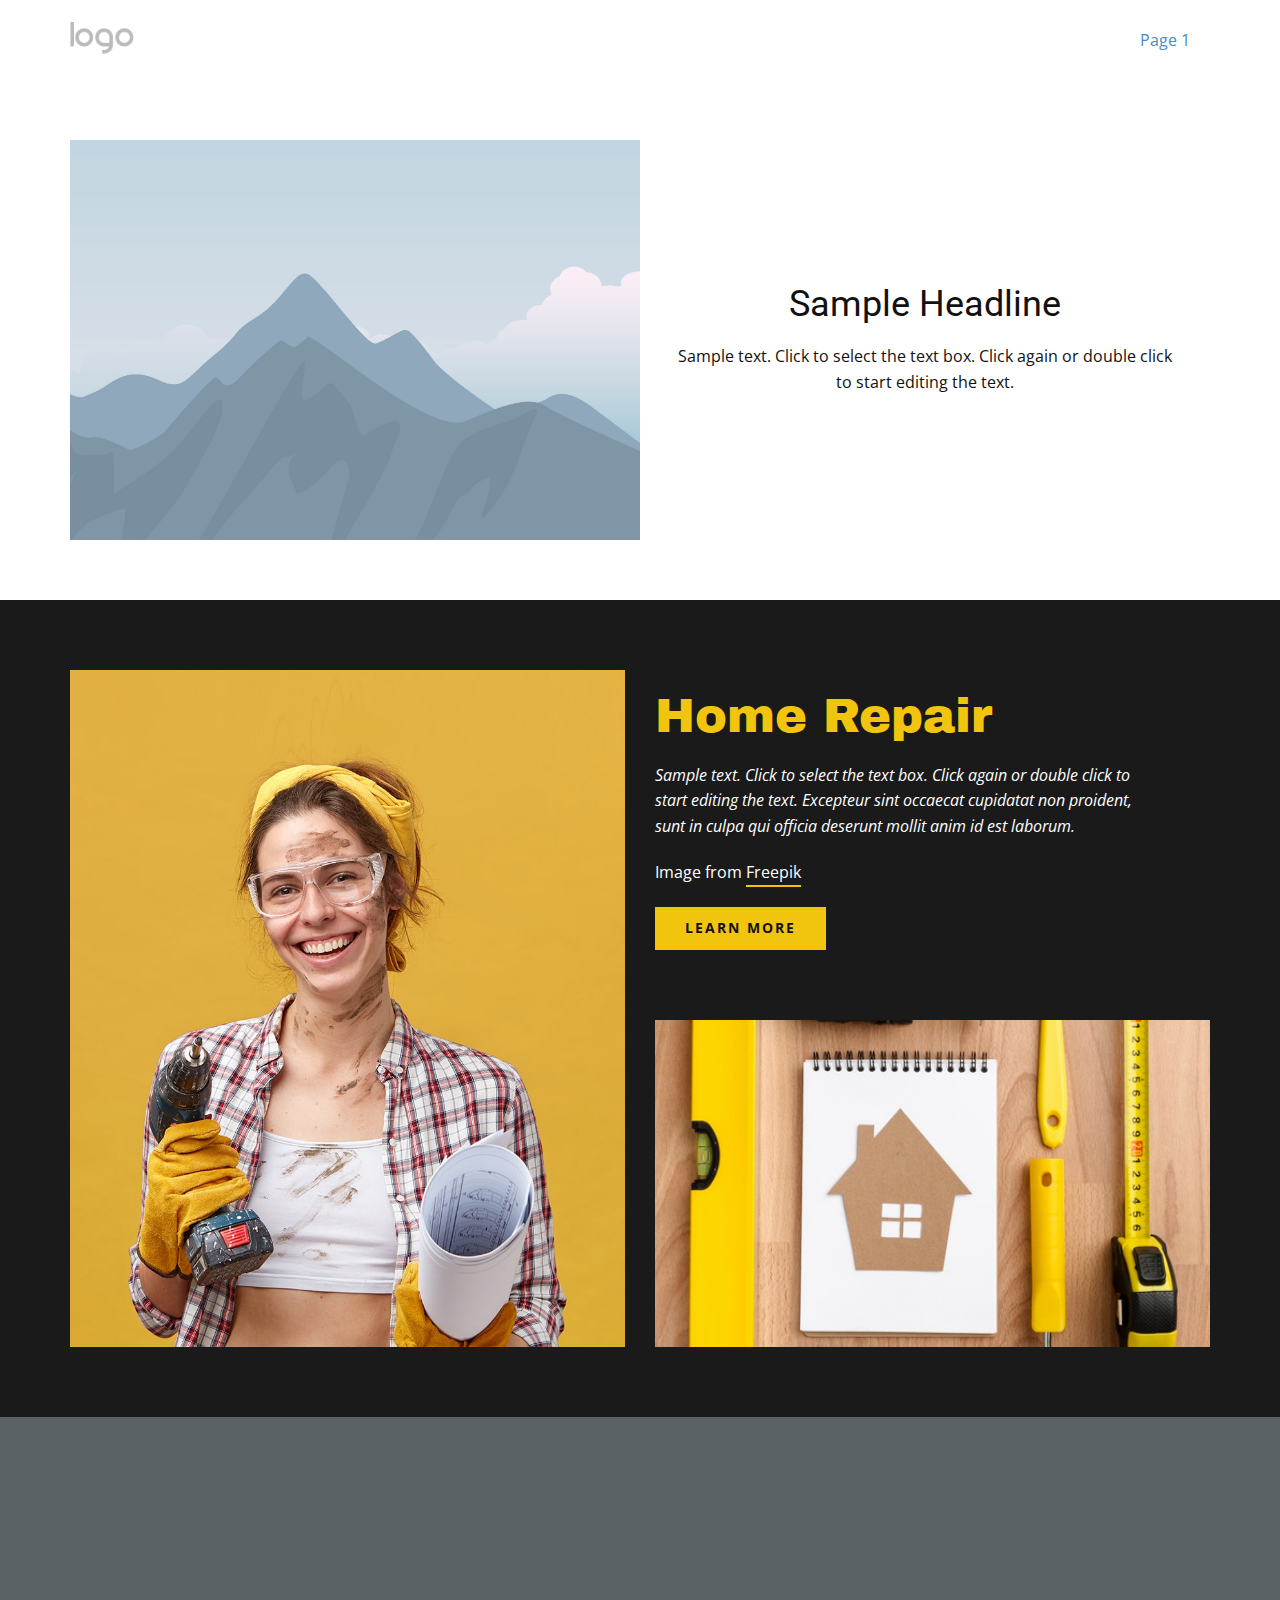
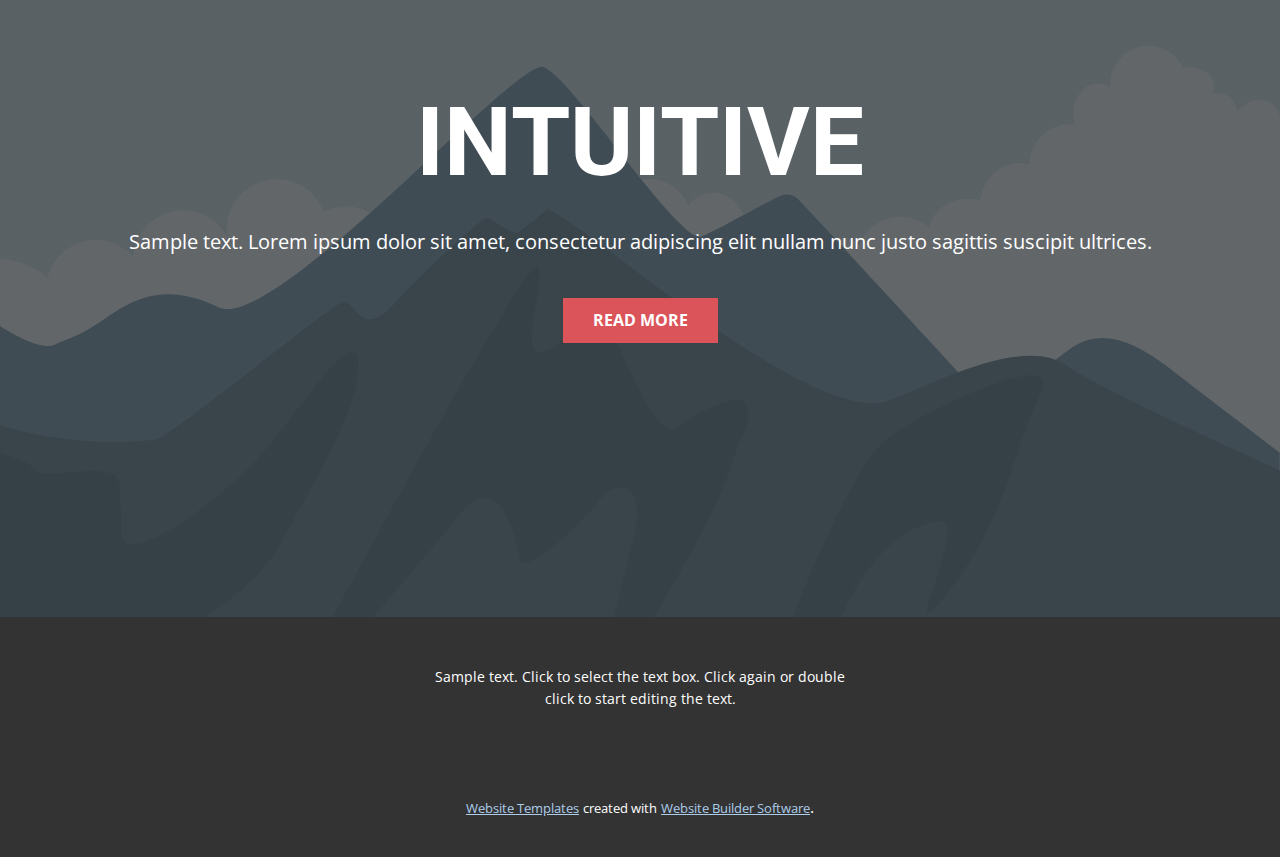
==== index.html @ 76084ba9 "test" ====
<!DOCTYPE html>
<html style="font-size: 16px;">
  <head>
    <meta name="viewport" content="width=device-width, initial-scale=1.0">
    <meta charset="utf-8">
    <meta name="keywords" content="Home Repair, INTUITIVE">
    <meta name="description" content="">
    <meta name="page_type" content="np-template-header-footer-from-plugin">
    <title>Page 1</title>
    <link rel="stylesheet" href="nicepage.css" media="screen">
<link rel="stylesheet" href="Page-1.css" media="screen">
    <script class="u-script" type="text/javascript" src="jquery.js" defer=""></script>
    <script class="u-script" type="text/javascript" src="nicepage.js" defer=""></script>
    <meta name="generator" content="Nicepage 3.0.0, nicepage.com">
    <link id="u-theme-google-font" rel="stylesheet" href="https://fonts.googleapis.com/css?family=Roboto:100,100i,300,300i,400,400i,500,500i,700,700i,900,900i|Open+Sans:300,300i,400,400i,600,600i,700,700i,800,800i">
    <link id="u-page-google-font" rel="stylesheet" href="https://fonts.googleapis.com/css?family=Archivo+Black:400">
    
    
    
    
    <script type="application/ld+json">{
		"@context": "http://schema.org",
		"@type": "Organization",
		"name": "",
		"url": "index.html",
		"logo": "images/default-logo.png"
}</script>
    <meta property="og:title" content="Page 1">
    <meta property="og:type" content="website">
    <meta name="theme-color" content="#478ac9">
    <link rel="canonical" href="index.html">
    <meta property="og:url" content="index.html">
  </head>
  <body data-home-page="Page-1.html" data-home-page-title="Page 1" class="u-body"><header class="u-clearfix u-header u-header" id="sec-b2d6"><div class="u-clearfix u-sheet u-valign-middle u-sheet-1">
        <a href="https://nicepage.com" class="u-image u-logo u-image-1">
          <img src="images/default-logo.png" class="u-logo-image u-logo-image-1">
        </a>
        <nav class="u-menu u-menu-dropdown u-offcanvas u-menu-1">
          <div class="menu-collapse" style="font-size: 1rem; letter-spacing: 0px;">
            <a class="u-button-style u-custom-left-right-menu-spacing u-custom-padding-bottom u-custom-top-bottom-menu-spacing u-nav-link u-text-active-palette-1-base u-text-hover-palette-2-base" href="#">
              <svg><use xmlns:xlink="http://www.w3.org/1999/xlink" xlink:href="#menu-hamburger"></use></svg>
              <svg version="1.1" xmlns="http://www.w3.org/2000/svg" xmlns:xlink="http://www.w3.org/1999/xlink"><defs><symbol id="menu-hamburger" viewBox="0 0 16 16" style="width: 16px; height: 16px;"><rect y="1" width="16" height="2"></rect><rect y="7" width="16" height="2"></rect><rect y="13" width="16" height="2"></rect>
</symbol>
</defs></svg>
            </a>
          </div>
          <div class="u-nav-container">
            <ul class="u-nav u-unstyled u-nav-1"><li class="u-nav-item"><a class="u-button-style u-nav-link u-text-active-palette-1-base u-text-hover-palette-2-base" href="Page-1.html" style="padding: 10px 20px;">Page 1</a>
</li></ul>
          </div>
          <div class="u-nav-container-collapse">
            <div class="u-black u-container-style u-inner-container-layout u-opacity u-opacity-95 u-sidenav">
              <div class="u-sidenav-overflow">
                <div class="u-menu-close"></div>
                <ul class="u-align-center u-nav u-popupmenu-items u-unstyled u-nav-2"><li class="u-nav-item"><a class="u-button-style u-nav-link" href="Page-1.html">Page 1</a>
</li></ul>
              </div>
            </div>
            <div class="u-black u-menu-overlay u-opacity u-opacity-70"></div>
          </div>
        </nav>
      </div></header>
    <section class="u-clearfix u-section-1" id="sec-afdb">
      <div class="u-clearfix u-sheet u-sheet-1">
        <div class="u-clearfix u-expanded-width u-layout-wrap u-layout-wrap-1">
          <div class="u-layout">
            <div class="u-layout-row">
              <div class="u-container-style u-image u-layout-cell u-size-30 u-image-1" data-image-width="2000" data-image-height="1333">
                <div class="u-container-layout u-valign-middle u-container-layout-1"></div>
              </div>
              <div class="u-align-center u-container-style u-layout-cell u-size-30 u-layout-cell-2">
                <div class="u-container-layout u-valign-middle u-container-layout-2">
                  <h2 class="u-text u-text-default u-text-1">Sample Headline</h2>
                  <p class="u-text u-text-default u-text-2">Sample text. Click to select the text box. Click again or double click to start editing the text.</p>
                </div>
              </div>
            </div>
          </div>
        </div>
      </div>
    </section>
    <section class="u-clearfix u-grey-90 u-section-2" id="carousel_6f4c">
      <div class="u-clearfix u-sheet u-valign-middle u-sheet-1">
        <div class="u-clearfix u-gutter-30 u-layout-wrap u-layout-wrap-1">
          <div class="u-layout">
            <div class="u-layout-row">
              <div class="u-size-30 u-size-60-md">
                <div class="u-layout-row">
                  <div class="u-align-left u-container-style u-image u-layout-cell u-left-cell u-size-60 u-image-1" src="">
                    <div class="u-container-layout u-container-layout-1" src=""></div>
                  </div>
                </div>
              </div>
              <div class="u-size-30 u-size-60-md">
                <div class="u-layout-col">
                  <div class="u-align-left u-container-style u-layout-cell u-right-cell u-size-20 u-layout-cell-2">
                    <div class="u-container-layout u-valign-middle u-container-layout-2">
                      <h1 class="u-custom-font u-text u-text-palette-3-base u-text-1">Home Repair</h1>
                      <p class="u-text u-text-2">Sample text. Click to select the text box. Click again or double click to start editing the text.&nbsp;Excepteur sint occaecat cupidatat non proident, sunt in culpa qui officia deserunt mollit anim id est laborum.</p>
                      <p class="u-text u-text-default u-text-3">Image from <a href="https://www.freepik.com/free-photos/woman" class="u-border-2 u-border-palette-3-base u-btn u-button-style u-none u-text-body-alt-color u-btn-1">Freepik</a>
                      </p>
                      <a href="https://nicepage.com" class="u-btn u-button-style u-palette-3-base u-btn-2">learn more</a>
                    </div>
                  </div>
                  <div class="u-align-left u-container-style u-image u-layout-cell u-right-cell u-size-40 u-image-2">
                    <div class="u-container-layout u-container-layout-3"></div>
                  </div>
                </div>
              </div>
            </div>
          </div>
        </div>
      </div>
    </section>
    <section class="u-align-center u-clearfix u-image u-shading u-section-3" src="" data-image-width="256" data-image-height="256" id="sec-b47a">
      <div class="u-clearfix u-sheet u-valign-middle u-sheet-1">
        <h1 class="u-text u-text-default u-title u-text-1">INTUITIVE</h1>
        <p class="u-large-text u-text u-text-default u-text-variant u-text-2">Sample text. Lorem ipsum dolor sit amet, consectetur adipiscing elit nullam nunc justo sagittis suscipit ultrices.</p>
        <a href="#" class="u-btn u-button-style u-palette-2-base u-btn-1">Read More</a>
      </div>
    </section>
    
    
    <footer class="u-align-center u-clearfix u-footer u-grey-80 u-footer" id="sec-853e"><div class="u-clearfix u-sheet u-sheet-1">
        <p class="u-small-text u-text u-text-variant u-text-1">Sample text. Click to select the text box. Click again or double click to start editing the text.</p>
      </div></footer>
    <section class="u-backlink u-clearfix u-grey-80">
      <a class="u-link" href="https://nicepage.com/website-templates" target="_blank">
        <span>Website Templates</span>
      </a>
      <p class="u-text">
        <span>created with</span>
      </p>
      <a class="u-link" href="https://nicepage.com/" target="_blank">
        <span>Website Builder Software</span>
      </a>. 
    </section>
  </body>
</html>
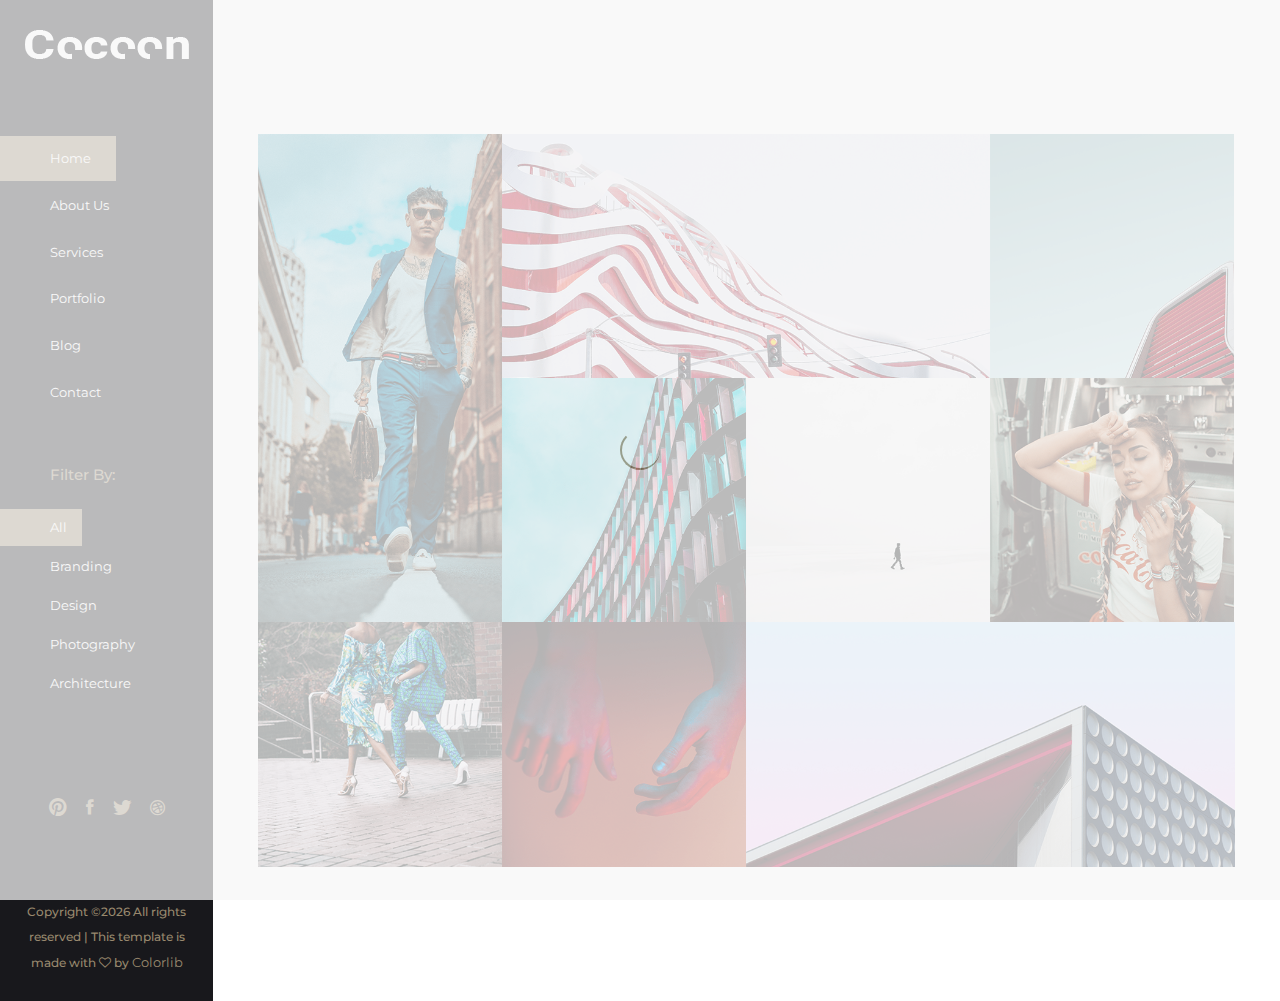
==== commit 71ebf2c5: "again" ====
--- a/index.html
+++ b/index.html
@@ -1,139 +1,303 @@
 <!DOCTYPE html>
-<html style="font-size: 16px;">
-  <head>
-    <meta name="viewport" content="width=device-width, initial-scale=1.0">
-    <meta charset="utf-8">
-    <meta name="keywords" content="Home Repair, INTUITIVE">
-    <meta name="description" content="">
-    <meta name="page_type" content="np-template-header-footer-from-plugin">
-    <title>Page 1</title>
-    <link rel="stylesheet" href="nicepage.css" media="screen">
-<link rel="stylesheet" href="Page-1.css" media="screen">
-    <script class="u-script" type="text/javascript" src="jquery.js" defer=""></script>
-    <script class="u-script" type="text/javascript" src="nicepage.js" defer=""></script>
-    <meta name="generator" content="Nicepage 3.0.0, nicepage.com">
-    <link id="u-theme-google-font" rel="stylesheet" href="https://fonts.googleapis.com/css?family=Roboto:100,100i,300,300i,400,400i,500,500i,700,700i,900,900i|Open+Sans:300,300i,400,400i,600,600i,700,700i,800,800i">
-    <link id="u-page-google-font" rel="stylesheet" href="https://fonts.googleapis.com/css?family=Archivo+Black:400">
-    
-    
-    
-    
-    <script type="application/ld+json">{
-		"@context": "http://schema.org",
-		"@type": "Organization",
-		"name": "",
-		"url": "index.html",
-		"logo": "images/default-logo.png"
-}</script>
-    <meta property="og:title" content="Page 1">
-    <meta property="og:type" content="website">
-    <meta name="theme-color" content="#478ac9">
-    <link rel="canonical" href="index.html">
-    <meta property="og:url" content="index.html">
-  </head>
-  <body data-home-page="Page-1.html" data-home-page-title="Page 1" class="u-body"><header class="u-clearfix u-header u-header" id="sec-b2d6"><div class="u-clearfix u-sheet u-valign-middle u-sheet-1">
-        <a href="https://nicepage.com" class="u-image u-logo u-image-1">
-          <img src="images/default-logo.png" class="u-logo-image u-logo-image-1">
-        </a>
-        <nav class="u-menu u-menu-dropdown u-offcanvas u-menu-1">
-          <div class="menu-collapse" style="font-size: 1rem; letter-spacing: 0px;">
-            <a class="u-button-style u-custom-left-right-menu-spacing u-custom-padding-bottom u-custom-top-bottom-menu-spacing u-nav-link u-text-active-palette-1-base u-text-hover-palette-2-base" href="#">
-              <svg><use xmlns:xlink="http://www.w3.org/1999/xlink" xlink:href="#menu-hamburger"></use></svg>
-              <svg version="1.1" xmlns="http://www.w3.org/2000/svg" xmlns:xlink="http://www.w3.org/1999/xlink"><defs><symbol id="menu-hamburger" viewBox="0 0 16 16" style="width: 16px; height: 16px;"><rect y="1" width="16" height="2"></rect><rect y="7" width="16" height="2"></rect><rect y="13" width="16" height="2"></rect>
-</symbol>
-</defs></svg>
-            </a>
-          </div>
-          <div class="u-nav-container">
-            <ul class="u-nav u-unstyled u-nav-1"><li class="u-nav-item"><a class="u-button-style u-nav-link u-text-active-palette-1-base u-text-hover-palette-2-base" href="Page-1.html" style="padding: 10px 20px;">Page 1</a>
-</li></ul>
-          </div>
-          <div class="u-nav-container-collapse">
-            <div class="u-black u-container-style u-inner-container-layout u-opacity u-opacity-95 u-sidenav">
-              <div class="u-sidenav-overflow">
-                <div class="u-menu-close"></div>
-                <ul class="u-align-center u-nav u-popupmenu-items u-unstyled u-nav-2"><li class="u-nav-item"><a class="u-button-style u-nav-link" href="Page-1.html">Page 1</a>
-</li></ul>
-              </div>
-            </div>
-            <div class="u-black u-menu-overlay u-opacity u-opacity-70"></div>
-          </div>
-        </nav>
-      </div></header>
-    <section class="u-clearfix u-section-1" id="sec-afdb">
-      <div class="u-clearfix u-sheet u-sheet-1">
-        <div class="u-clearfix u-expanded-width u-layout-wrap u-layout-wrap-1">
-          <div class="u-layout">
-            <div class="u-layout-row">
-              <div class="u-container-style u-image u-layout-cell u-size-30 u-image-1" data-image-width="2000" data-image-height="1333">
-                <div class="u-container-layout u-valign-middle u-container-layout-1"></div>
-              </div>
-              <div class="u-align-center u-container-style u-layout-cell u-size-30 u-layout-cell-2">
-                <div class="u-container-layout u-valign-middle u-container-layout-2">
-                  <h2 class="u-text u-text-default u-text-1">Sample Headline</h2>
-                  <p class="u-text u-text-default u-text-2">Sample text. Click to select the text box. Click again or double click to start editing the text.</p>
+<html lang="en">
+<head>
+    <!-- ========== Meta Tags ========== -->
+    <meta charset="UTF-8">
+    <meta name="description" content="Cocoon -Portfolio">
+    <meta name="keywords" content="Cocoon , Portfolio">
+    <meta name="author" content="Pharaohlab">
+    <meta name="viewport" content="width=device-width, initial-scale=1, maximum-scale=1">
+    <!-- ========== Title ========== -->
+    <title> Cocoon -Portfolio</title>
+    <!-- ========== Favicon Ico ========== -->
+    <!--<link rel="icon" href="fav.ico">-->
+    <!-- ========== STYLESHEETS ========== -->
+    <!-- Bootstrap CSS -->
+    <link href="assets/css/bootstrap.min.css" rel="stylesheet">
+    <!-- Fonts Icon CSS -->
+    <link href="assets/css/font-awesome.min.css" rel="stylesheet">
+    <link href="assets/css/et-line.css" rel="stylesheet">
+    <link href="assets/css/ionicons.min.css" rel="stylesheet">
+    <!-- Carousel CSS -->
+    <link href="assets/css/slick.css" rel="stylesheet">
+    <!-- Magnific-popup -->
+    <link rel="stylesheet" href="assets/css/magnific-popup.css">
+    <!-- Animate CSS -->
+    <link rel="stylesheet" href="assets/css/animate.min.css">
+    <!-- Custom styles for this template -->
+    <link href="assets/css/main.css" rel="stylesheet">
+</head>
+<body>
+<div class="loader">
+    <div class="loader-outter"></div>
+    <div class="loader-inner"></div>
+</div>
+
+<div class="body-container container-fluid">
+    <a class="menu-btn" href="javascript:void(0)">
+        <i class="ion ion-grid"></i>
+    </a>
+    <div class="row justify-content-center">
+        <!--=================== side menu ====================-->
+        <div class="col-lg-2 col-md-3 col-12 menu_block">
+
+            <!--logo -->
+            <div class="logo_box">
+                <a href="#">
+                    <img src="assets/img/logo.png" alt="cocoon">
+                </a>
+            </div>
+            <!--logo end-->
+
+            <!--main menu -->
+            <div class="side_menu_section">
+                <ul class="menu_nav">
+                    <li class="active">
+                        <a href="index.html">
+                            Home
+                        </a>
+                    </li>
+                    <li>
+                        <a href="about.html">
+                            About Us
+                        </a>
+                    </li>
+                    <li>
+                        <a href="services.html">
+                            Services
+                        </a>
+                    </li>
+                    <li>
+                        <a href="portfolio.html">
+                            Portfolio
+                        </a>
+                    </li>
+                    <li>
+                        <a href="blog.html">
+                            Blog
+                        </a>
+                    </li>
+                    <li>
+                        <a href="contact.html">
+                            Contact
+                        </a>
+                    </li>
+                </ul>
+            </div>
+            <!--main menu end -->
+
+            <!--filter menu -->
+            <div class="side_menu_section">
+                <h4 class="side_title">filter by:</h4>
+                <ul  id="filtr-container"  class="filter_nav">
+                    <li  data-filter="*" class="active"><a href="javascript:void(0)" >all</a></li>
+                    <li data-filter=".branding"> <a href="javascript:void(0)">branding</a></li>
+                    <li data-filter=".design"><a href="javascript:void(0)">design</a></li>
+                    <li data-filter=".photography"><a href="javascript:void(0)">photography</a></li>
+                    <li data-filter=".architecture"><a href="javascript:void(0)">architecture</a></li>
+                </ul>
+            </div>
+            <!--filter menu end -->
+
+            <!--social and copyright -->
+            <div class="side_menu_bottom">
+                <div class="side_menu_bottom_inner">
+                    <ul class="social_menu">
+                        <li>
+                            <a href="#"> <i class="ion ion-social-pinterest"></i> </a>
+                        </li>
+                        <li>
+                            <a href="#"> <i class="ion ion-social-facebook"></i> </a>
+                        </li>
+                        <li>
+                            <a href="#"> <i class="ion ion-social-twitter"></i> </a>
+                        </li>
+                        <li>
+                            <a href="#"> <i class="ion ion-social-dribbble"></i> </a>
+                        </li>
+                    </ul>
+                    <div class="copy_right">
+                        <!-- Link back to Colorlib can't be removed. Template is licensed under CC BY 3.0. -->
+                        <p class="copyright">Copyright &copy;<script>document.write(new Date().getFullYear());</script> All rights reserved | This template is made with <i class="fa fa-heart-o" aria-hidden="true"></i> by <a href="https://colorlib.com" target="_blank">Colorlib</a></p>
+                        <!-- Link back to Colorlib can't be removed. Template is licensed under CC BY 3.0. -->
+                    </div>
                 </div>
-              </div>
-            </div>
-          </div>
+            </div>
+            <!--social and copyright end -->
+
         </div>
-      </div>
-    </section>
-    <section class="u-clearfix u-grey-90 u-section-2" id="carousel_6f4c">
-      <div class="u-clearfix u-sheet u-valign-middle u-sheet-1">
-        <div class="u-clearfix u-gutter-30 u-layout-wrap u-layout-wrap-1">
-          <div class="u-layout">
-            <div class="u-layout-row">
-              <div class="u-size-30 u-size-60-md">
-                <div class="u-layout-row">
-                  <div class="u-align-left u-container-style u-image u-layout-cell u-left-cell u-size-60 u-image-1" src="">
-                    <div class="u-container-layout u-container-layout-1" src=""></div>
-                  </div>
+        <!--=================== side menu end====================-->
+
+        <!--=================== content body ====================-->
+        <div class="col-lg-10 col-md-9 col-12 body_block  align-content-center">
+            <div class="portfolio">
+                <div class="container-fluid">
+                    <!--=================== masaonry portfolio start====================-->
+                    <div class="grid img-container justify-content-center no-gutters">
+                        <div class="grid-sizer col-sm-12 col-md-6 col-lg-3"></div>
+                        <div class="grid-item branding  col-sm-12 col-md-6 col-lg-3">
+                            <a href="assets/img/portfolio/home-port1.png" title="project name 1">
+                                <div class="project_box_one">
+                                    <img src="assets/img/portfolio/home-port1.png" alt="pro1" />
+                                    <div class="product_info">
+                                        <div class="product_info_text">
+                                            <div class="product_info_text_inner">
+                                                <i class="ion ion-plus"></i>
+                                                <h4>project name</h4>
+                                            </div>
+                                        </div>
+                                    </div>
+                                </div>
+                            </a>
+                        </div>
+                        <div class="grid-item  branding architecture  col-sm-12 col-md-6">
+                            <a href="assets/img/portfolio/home-port2.png" title="project name 2">
+                                <div class="project_box_one">
+                                    <img src="assets/img/portfolio/home-port2.png" alt="pro1" />
+                                    <div class="product_info">
+                                        <div class="product_info_text">
+                                            <div class="product_info_text_inner">
+                                                <i class="ion ion-plus"></i>
+                                                <h4>project name</h4>
+                                            </div>
+                                        </div>
+                                    </div>
+                                </div>
+                            </a>
+                        </div>
+                        <div class="grid-item  design col-sm-12 col-md-6 col-lg-3">
+                            <a href="assets/img/portfolio/home-port3.png" title="project name 5">
+                                <div class="project_box_one">
+                                    <img src="assets/img/portfolio/home-port3.png" alt="pro1" />
+                                    <div class="product_info">
+                                        <div class="product_info_text">
+                                            <div class="product_info_text_inner">
+                                                <i class="ion ion-plus"></i>
+                                                <h4>project name</h4>
+                                            </div>
+                                        </div>
+                                    </div>
+                                </div>
+                            </a>
+                        </div>
+                        <div class="grid-item  photography design col-sm-12 col-md-6 col-lg-3">
+                            <a href="assets/img/portfolio/home-port4.png" title="project name 5">
+                                <div class="project_box_one">
+                                    <img src="assets/img/portfolio/home-port4.png" alt="pro1" />
+                                    <div class="product_info">
+                                        <div class="product_info_text">
+                                            <div class="product_info_text_inner">
+                                                <i class="ion ion-plus"></i>
+                                                <h4>project name</h4>
+                                            </div>
+                                        </div>
+                                    </div>
+                                </div>
+                            </a>
+                        </div>
+                        <div class="grid-item  branding photography  col-sm-12 col-md-6 col-lg-3">
+                            <a href="assets/img/portfolio/home-port5.png" title="project name 5">
+                                <div class="project_box_one">
+                                    <img src="assets/img/portfolio/home-port5.png" alt="pro1" />
+                                    <div class="product_info">
+                                        <div class="product_info_text">
+                                            <div class="product_info_text_inner">
+                                                <i class="ion ion-plus"></i>
+                                                <h4>project name</h4>
+                                            </div>
+                                        </div>
+                                    </div>
+                                </div>
+                            </a>
+                        </div>
+                        <div class="grid-item   architecture design col-sm-12 col-md-6 col-lg-3">
+                            <a href="assets/img/portfolio/home-port6.png" title="project name 5">
+                                <div class="project_box_one">
+                                    <img src="assets/img/portfolio/home-port6.png" alt="pro1" />
+                                    <div class="product_info">
+                                        <div class="product_info_text">
+                                            <div class="product_info_text_inner">
+                                                <i class="ion ion-plus"></i>
+                                                <h4>project name</h4>
+                                            </div>
+                                        </div>
+                                    </div>
+                                </div>
+                            </a>
+                        </div>
+                        <div class="grid-item  photography architecture col-sm-12 col-md-6 col-lg-3">
+                            <a href="assets/img/portfolio/home-port7.png" title="project name 5">
+                                <div class="project_box_one">
+                                    <img src="assets/img/portfolio/home-port7.png" alt="pro1" />
+                                    <div class="product_info">
+                                        <div class="product_info_text">
+                                            <div class="product_info_text_inner">
+                                                <i class="ion ion-plus"></i>
+                                                <h4>project name</h4>
+                                            </div>
+                                        </div>
+                                    </div>
+                                </div>
+                            </a>
+                        </div>
+                        <div class="grid-item  branding design  col-sm-12 col-md-6 col-lg-3">
+                            <a href="assets/img/portfolio/home-port8.png" title="project name 5">
+                                <div class="project_box_one">
+                                    <img src="assets/img/portfolio/home-port8.png" alt="pro1" />
+                                    <div class="product_info">
+                                        <div class="product_info_text">
+                                            <div class="product_info_text_inner">
+                                                <i class="ion ion-plus"></i>
+                                                <h4>project name</h4>
+                                            </div>
+                                        </div>
+                                    </div>
+                                </div>
+                            </a>
+                        </div>
+                        <div class="grid-item architecture  col-sm-12 col-md-6 col-lg-6">
+                            <a href="assets/img/portfolio/home-port9.png" title="project name 4">
+                                <div class="project_box_one">
+                                    <img src="assets/img/portfolio/home-port9.png" alt="pro1" />
+                                    <div class="product_info">
+                                        <div class="product_info_text">
+                                            <div class="product_info_text_inner">
+                                                <i class="ion ion-plus"></i>
+                                                <h4>project name</h4>
+                                            </div>
+                                        </div>
+                                    </div>
+                                </div>
+                            </a>
+                        </div>
+                    </div>
+                    <!--=================== masaonry portfolio end====================-->
                 </div>
-              </div>
-              <div class="u-size-30 u-size-60-md">
-                <div class="u-layout-col">
-                  <div class="u-align-left u-container-style u-layout-cell u-right-cell u-size-20 u-layout-cell-2">
-                    <div class="u-container-layout u-valign-middle u-container-layout-2">
-                      <h1 class="u-custom-font u-text u-text-palette-3-base u-text-1">Home Repair</h1>
-                      <p class="u-text u-text-2">Sample text. Click to select the text box. Click again or double click to start editing the text.&nbsp;Excepteur sint occaecat cupidatat non proident, sunt in culpa qui officia deserunt mollit anim id est laborum.</p>
-                      <p class="u-text u-text-default u-text-3">Image from <a href="https://www.freepik.com/free-photos/woman" class="u-border-2 u-border-palette-3-base u-btn u-button-style u-none u-text-body-alt-color u-btn-1">Freepik</a>
-                      </p>
-                      <a href="https://nicepage.com" class="u-btn u-button-style u-palette-3-base u-btn-2">learn more</a>
-                    </div>
-                  </div>
-                  <div class="u-align-left u-container-style u-image u-layout-cell u-right-cell u-size-40 u-image-2">
-                    <div class="u-container-layout u-container-layout-3"></div>
-                  </div>
-                </div>
-              </div>
-            </div>
-          </div>
+            </div>
         </div>
-      </div>
-    </section>
-    <section class="u-align-center u-clearfix u-image u-shading u-section-3" src="" data-image-width="256" data-image-height="256" id="sec-b47a">
-      <div class="u-clearfix u-sheet u-valign-middle u-sheet-1">
-        <h1 class="u-text u-text-default u-title u-text-1">INTUITIVE</h1>
-        <p class="u-large-text u-text u-text-default u-text-variant u-text-2">Sample text. Lorem ipsum dolor sit amet, consectetur adipiscing elit nullam nunc justo sagittis suscipit ultrices.</p>
-        <a href="#" class="u-btn u-button-style u-palette-2-base u-btn-1">Read More</a>
-      </div>
-    </section>
-    
-    
-    <footer class="u-align-center u-clearfix u-footer u-grey-80 u-footer" id="sec-853e"><div class="u-clearfix u-sheet u-sheet-1">
-        <p class="u-small-text u-text u-text-variant u-text-1">Sample text. Click to select the text box. Click again or double click to start editing the text.</p>
-      </div></footer>
-    <section class="u-backlink u-clearfix u-grey-80">
-      <a class="u-link" href="https://nicepage.com/website-templates" target="_blank">
-        <span>Website Templates</span>
-      </a>
-      <p class="u-text">
-        <span>created with</span>
-      </p>
-      <a class="u-link" href="https://nicepage.com/" target="_blank">
-        <span>Website Builder Software</span>
-      </a>. 
-    </section>
-  </body>
+        <!--=================== content body end ====================-->
+    </div>
+</div>
+
+
+<!-- jquery -->
+<script src="assets/js/jquery.min.js"></script>
+<!-- bootstrap -->
+<script src="assets/js/popper.js"></script>
+<script src="assets/js/bootstrap.min.js"></script>
+<script src="assets/js/waypoints.min.js"></script>
+<!--slick carousel -->
+<script src="assets/js/slick.min.js"></script>
+<!--Portfolio Filter-->
+<script src="assets/js/imgloaded.js"></script>
+<script src="assets/js/isotope.js"></script>
+<!-- Magnific-popup -->
+<script src="assets/js/jquery.magnific-popup.min.js"></script>
+<!--Counter-->
+<script src="assets/js/jquery.counterup.min.js"></script>
+<!-- WOW JS -->
+<script src="assets/js/wow.min.js"></script>
+<!-- Custom js -->
+<script src="assets/js/main.js"></script>
+</body>
 </html>--- a/assets/css/et-line.css
+++ b/assets/css/et-line.css
@@ -0,0 +1 @@
+@font-face{font-family:et-line;src:url(../fonts/et-line.eot);src:url(../fonts/et-line.eot?#iefix) format('embedded-opentype'),url(../fonts/et-line.woff) format('woff'),url(../fonts/et-line.ttf) format('truetype'),url(../fonts/et-line.svg#et-line) format('svg');font-weight:400;font-style:normal}[data-icon]:before{font-family:et-line;content:attr(data-icon);speak:none;font-weight:400;font-variant:normal;text-transform:none;line-height:1;-webkit-font-smoothing:antialiased;-moz-osx-font-smoothing:grayscale;display:inline-block}.icon-adjustments,.icon-alarmclock,.icon-anchor,.icon-aperture,.icon-attachment,.icon-bargraph,.icon-basket,.icon-beaker,.icon-bike,.icon-book-open,.icon-briefcase,.icon-browser,.icon-calendar,.icon-camera,.icon-caution,.icon-chat,.icon-circle-compass,.icon-clipboard,.icon-clock,.icon-cloud,.icon-compass,.icon-desktop,.icon-dial,.icon-document,.icon-documents,.icon-download,.icon-dribbble,.icon-edit,.icon-envelope,.icon-expand,.icon-facebook,.icon-flag,.icon-focus,.icon-gears,.icon-genius,.icon-gift,.icon-global,.icon-globe,.icon-googleplus,.icon-grid,.icon-happy,.icon-hazardous,.icon-heart,.icon-hotairballoon,.icon-hourglass,.icon-key,.icon-laptop,.icon-layers,.icon-lifesaver,.icon-lightbulb,.icon-linegraph,.icon-linkedin,.icon-lock,.icon-magnifying-glass,.icon-map,.icon-map-pin,.icon-megaphone,.icon-mic,.icon-mobile,.icon-newspaper,.icon-notebook,.icon-paintbrush,.icon-paperclip,.icon-pencil,.icon-phone,.icon-picture,.icon-pictures,.icon-piechart,.icon-presentation,.icon-pricetags,.icon-printer,.icon-profile-female,.icon-profile-male,.icon-puzzle,.icon-quote,.icon-recycle,.icon-refresh,.icon-ribbon,.icon-rss,.icon-sad,.icon-scissors,.icon-scope,.icon-search,.icon-shield,.icon-speedometer,.icon-strategy,.icon-streetsign,.icon-tablet,.icon-target,.icon-telescope,.icon-toolbox,.icon-tools,.icon-tools-2,.icon-trophy,.icon-tumblr,.icon-twitter,.icon-upload,.icon-video,.icon-wallet,.icon-wine{font-family:et-line;speak:none;font-style:normal;font-weight:400;font-variant:normal;text-transform:none;line-height:1;-webkit-font-smoothing:antialiased;-moz-osx-font-smoothing:grayscale;display:inline-block}.icon-mobile:before{content:"\e000"}.icon-laptop:before{content:"\e001"}.icon-desktop:before{content:"\e002"}.icon-tablet:before{content:"\e003"}.icon-phone:before{content:"\e004"}.icon-document:before{content:"\e005"}.icon-documents:before{content:"\e006"}.icon-search:before{content:"\e007"}.icon-clipboard:before{content:"\e008"}.icon-newspaper:before{content:"\e009"}.icon-notebook:before{content:"\e00a"}.icon-book-open:before{content:"\e00b"}.icon-browser:before{content:"\e00c"}.icon-calendar:before{content:"\e00d"}.icon-presentation:before{content:"\e00e"}.icon-picture:before{content:"\e00f"}.icon-pictures:before{content:"\e010"}.icon-video:before{content:"\e011"}.icon-camera:before{content:"\e012"}.icon-printer:before{content:"\e013"}.icon-toolbox:before{content:"\e014"}.icon-briefcase:before{content:"\e015"}.icon-wallet:before{content:"\e016"}.icon-gift:before{content:"\e017"}.icon-bargraph:before{content:"\e018"}.icon-grid:before{content:"\e019"}.icon-expand:before{content:"\e01a"}.icon-focus:before{content:"\e01b"}.icon-edit:before{content:"\e01c"}.icon-adjustments:before{content:"\e01d"}.icon-ribbon:before{content:"\e01e"}.icon-hourglass:before{content:"\e01f"}.icon-lock:before{content:"\e020"}.icon-megaphone:before{content:"\e021"}.icon-shield:before{content:"\e022"}.icon-trophy:before{content:"\e023"}.icon-flag:before{content:"\e024"}.icon-map:before{content:"\e025"}.icon-puzzle:before{content:"\e026"}.icon-basket:before{content:"\e027"}.icon-envelope:before{content:"\e028"}.icon-streetsign:before{content:"\e029"}.icon-telescope:before{content:"\e02a"}.icon-gears:before{content:"\e02b"}.icon-key:before{content:"\e02c"}.icon-paperclip:before{content:"\e02d"}.icon-attachment:before{content:"\e02e"}.icon-pricetags:before{content:"\e02f"}.icon-lightbulb:before{content:"\e030"}.icon-layers:before{content:"\e031"}.icon-pencil:before{content:"\e032"}.icon-tools:before{content:"\e033"}.icon-tools-2:before{content:"\e034"}.icon-scissors:before{content:"\e035"}.icon-paintbrush:before{content:"\e036"}.icon-magnifying-glass:before{content:"\e037"}.icon-circle-compass:before{content:"\e038"}.icon-linegraph:before{content:"\e039"}.icon-mic:before{content:"\e03a"}.icon-strategy:before{content:"\e03b"}.icon-beaker:before{content:"\e03c"}.icon-caution:before{content:"\e03d"}.icon-recycle:before{content:"\e03e"}.icon-anchor:before{content:"\e03f"}.icon-profile-male:before{content:"\e040"}.icon-profile-female:before{content:"\e041"}.icon-bike:before{content:"\e042"}.icon-wine:before{content:"\e043"}.icon-hotairballoon:before{content:"\e044"}.icon-globe:before{content:"\e045"}.icon-genius:before{content:"\e046"}.icon-map-pin:before{content:"\e047"}.icon-dial:before{content:"\e048"}.icon-chat:before{content:"\e049"}.icon-heart:before{content:"\e04a"}.icon-cloud:before{content:"\e04b"}.icon-upload:before{content:"\e04c"}.icon-download:before{content:"\e04d"}.icon-target:before{content:"\e04e"}.icon-hazardous:before{content:"\e04f"}.icon-piechart:before{content:"\e050"}.icon-speedometer:before{content:"\e051"}.icon-global:before{content:"\e052"}.icon-compass:before{content:"\e053"}.icon-lifesaver:before{content:"\e054"}.icon-clock:before{content:"\e055"}.icon-aperture:before{content:"\e056"}.icon-quote:before{content:"\e057"}.icon-scope:before{content:"\e058"}.icon-alarmclock:before{content:"\e059"}.icon-refresh:before{content:"\e05a"}.icon-happy:before{content:"\e05b"}.icon-sad:before{content:"\e05c"}.icon-facebook:before{content:"\e05d"}.icon-twitter:before{content:"\e05e"}.icon-googleplus:before{content:"\e05f"}.icon-rss:before{content:"\e060"}.icon-tumblr:before{content:"\e061"}.icon-linkedin:before{content:"\e062"}.icon-dribbble:before{content:"\e063"}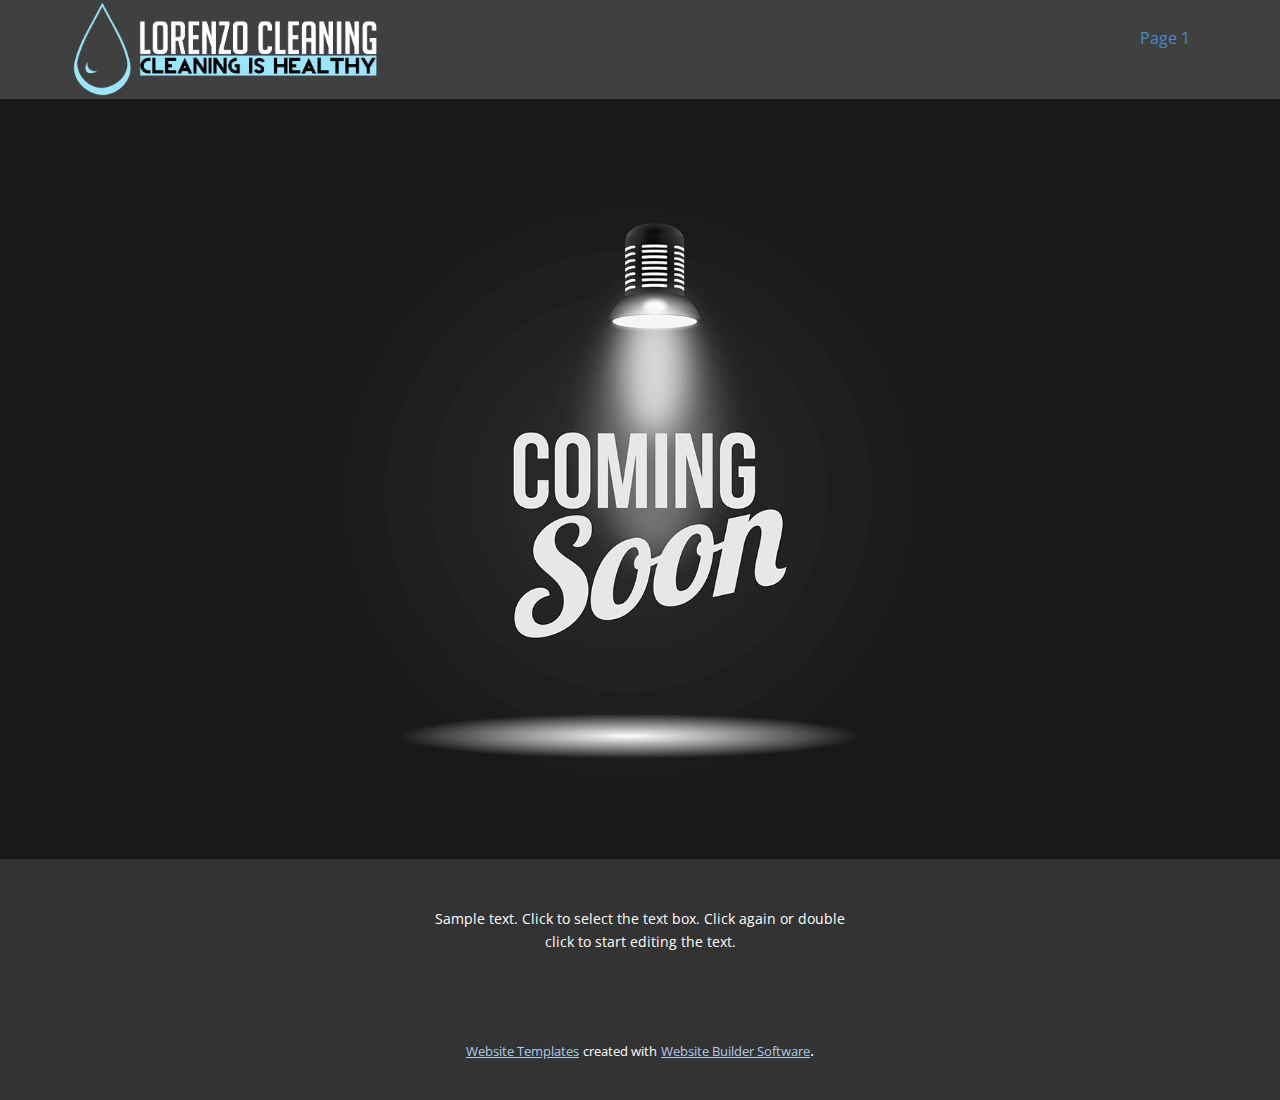
==== commit d51eedc4: "112" ====
--- a/index.html
+++ b/index.html
@@ -1,303 +1,80 @@
 <!DOCTYPE html>
-<html lang="en">
-<head>
-    <!-- ========== Meta Tags ========== -->
-    <meta charset="UTF-8">
-    <meta name="description" content="Cocoon -Portfolio">
-    <meta name="keywords" content="Cocoon , Portfolio">
-    <meta name="author" content="Pharaohlab">
-    <meta name="viewport" content="width=device-width, initial-scale=1, maximum-scale=1">
-    <!-- ========== Title ========== -->
-    <title> Cocoon -Portfolio</title>
-    <!-- ========== Favicon Ico ========== -->
-    <!--<link rel="icon" href="fav.ico">-->
-    <!-- ========== STYLESHEETS ========== -->
-    <!-- Bootstrap CSS -->
-    <link href="assets/css/bootstrap.min.css" rel="stylesheet">
-    <!-- Fonts Icon CSS -->
-    <link href="assets/css/font-awesome.min.css" rel="stylesheet">
-    <link href="assets/css/et-line.css" rel="stylesheet">
-    <link href="assets/css/ionicons.min.css" rel="stylesheet">
-    <!-- Carousel CSS -->
-    <link href="assets/css/slick.css" rel="stylesheet">
-    <!-- Magnific-popup -->
-    <link rel="stylesheet" href="assets/css/magnific-popup.css">
-    <!-- Animate CSS -->
-    <link rel="stylesheet" href="assets/css/animate.min.css">
-    <!-- Custom styles for this template -->
-    <link href="assets/css/main.css" rel="stylesheet">
-</head>
-<body>
-<div class="loader">
-    <div class="loader-outter"></div>
-    <div class="loader-inner"></div>
-</div>
-
-<div class="body-container container-fluid">
-    <a class="menu-btn" href="javascript:void(0)">
-        <i class="ion ion-grid"></i>
-    </a>
-    <div class="row justify-content-center">
-        <!--=================== side menu ====================-->
-        <div class="col-lg-2 col-md-3 col-12 menu_block">
-
-            <!--logo -->
-            <div class="logo_box">
-                <a href="#">
-                    <img src="assets/img/logo.png" alt="cocoon">
-                </a>
+<html style="font-size: 16px;">
+  <head>
+    <meta name="viewport" content="width=device-width, initial-scale=1.0">
+    <meta charset="utf-8">
+    <meta name="keywords" content="INTUITIVE">
+    <meta name="description" content="">
+    <meta name="page_type" content="np-template-header-footer-from-plugin">
+    <title>Page 1</title>
+    <link rel="stylesheet" href="nicepage.css" media="screen">
+<link rel="stylesheet" href="Page-1.css" media="screen">
+    <script class="u-script" type="text/javascript" src="jquery.js" defer=""></script>
+    <script class="u-script" type="text/javascript" src="nicepage.js" defer=""></script>
+    <meta name="generator" content="Nicepage 3.0.0, nicepage.com">
+    <link id="u-theme-google-font" rel="stylesheet" href="https://fonts.googleapis.com/css?family=Roboto:100,100i,300,300i,400,400i,500,500i,700,700i,900,900i|Open+Sans:300,300i,400,400i,600,600i,700,700i,800,800i">
+    
+    
+    <script type="application/ld+json">{
+		"@context": "http://schema.org",
+		"@type": "Organization",
+		"name": "",
+		"url": "index.html",
+		"logo": "images/lorenzo2.png"
+}</script>
+    <meta property="og:title" content="Page 1">
+    <meta property="og:type" content="website">
+    <meta name="theme-color" content="#478ac9">
+    <link rel="canonical" href="index.html">
+    <meta property="og:url" content="index.html">
+  </head>
+  <body data-home-page="Page-1.html" data-home-page-title="Page 1" class="u-body"><header class="u-clearfix u-grey-75 u-header u-header" id="sec-b2d6"><div class="u-clearfix u-sheet u-sheet-1">
+        <a href="https://nicepage.com" class="u-image u-logo u-image-1">
+          <img src="images/lorenzo2.png" class="u-logo-image u-logo-image-1" data-image-width="311.154">
+        </a>
+        <nav class="u-menu u-menu-dropdown u-offcanvas u-menu-1">
+          <div class="menu-collapse" style="font-size: 1rem; letter-spacing: 0px;">
+            <a class="u-button-style u-custom-left-right-menu-spacing u-custom-padding-bottom u-custom-top-bottom-menu-spacing u-nav-link u-text-active-palette-1-base u-text-hover-palette-2-base" href="#">
+              <svg><use xmlns:xlink="http://www.w3.org/1999/xlink" xlink:href="#menu-hamburger"></use></svg>
+              <svg version="1.1" xmlns="http://www.w3.org/2000/svg" xmlns:xlink="http://www.w3.org/1999/xlink"><defs><symbol id="menu-hamburger" viewBox="0 0 16 16" style="width: 16px; height: 16px;"><rect y="1" width="16" height="2"></rect><rect y="7" width="16" height="2"></rect><rect y="13" width="16" height="2"></rect>
+</symbol>
+</defs></svg>
+            </a>
+          </div>
+          <div class="u-nav-container">
+            <ul class="u-nav u-unstyled u-nav-1"><li class="u-nav-item"><a class="u-button-style u-nav-link u-text-active-palette-1-base u-text-hover-palette-2-base" href="Page-1.html" style="padding: 10px 20px;">Page 1</a>
+</li></ul>
+          </div>
+          <div class="u-nav-container-collapse">
+            <div class="u-black u-container-style u-inner-container-layout u-opacity u-opacity-95 u-sidenav">
+              <div class="u-sidenav-overflow">
+                <div class="u-menu-close"></div>
+                <ul class="u-align-center u-nav u-popupmenu-items u-unstyled u-nav-2"><li class="u-nav-item"><a class="u-button-style u-nav-link" href="Page-1.html">Page 1</a>
+</li></ul>
+              </div>
             </div>
-            <!--logo end-->
-
-            <!--main menu -->
-            <div class="side_menu_section">
-                <ul class="menu_nav">
-                    <li class="active">
-                        <a href="index.html">
-                            Home
-                        </a>
-                    </li>
-                    <li>
-                        <a href="about.html">
-                            About Us
-                        </a>
-                    </li>
-                    <li>
-                        <a href="services.html">
-                            Services
-                        </a>
-                    </li>
-                    <li>
-                        <a href="portfolio.html">
-                            Portfolio
-                        </a>
-                    </li>
-                    <li>
-                        <a href="blog.html">
-                            Blog
-                        </a>
-                    </li>
-                    <li>
-                        <a href="contact.html">
-                            Contact
-                        </a>
-                    </li>
-                </ul>
-            </div>
-            <!--main menu end -->
-
-            <!--filter menu -->
-            <div class="side_menu_section">
-                <h4 class="side_title">filter by:</h4>
-                <ul  id="filtr-container"  class="filter_nav">
-                    <li  data-filter="*" class="active"><a href="javascript:void(0)" >all</a></li>
-                    <li data-filter=".branding"> <a href="javascript:void(0)">branding</a></li>
-                    <li data-filter=".design"><a href="javascript:void(0)">design</a></li>
-                    <li data-filter=".photography"><a href="javascript:void(0)">photography</a></li>
-                    <li data-filter=".architecture"><a href="javascript:void(0)">architecture</a></li>
-                </ul>
-            </div>
-            <!--filter menu end -->
-
-            <!--social and copyright -->
-            <div class="side_menu_bottom">
-                <div class="side_menu_bottom_inner">
-                    <ul class="social_menu">
-                        <li>
-                            <a href="#"> <i class="ion ion-social-pinterest"></i> </a>
-                        </li>
-                        <li>
-                            <a href="#"> <i class="ion ion-social-facebook"></i> </a>
-                        </li>
-                        <li>
-                            <a href="#"> <i class="ion ion-social-twitter"></i> </a>
-                        </li>
-                        <li>
-                            <a href="#"> <i class="ion ion-social-dribbble"></i> </a>
-                        </li>
-                    </ul>
-                    <div class="copy_right">
-                        <!-- Link back to Colorlib can't be removed. Template is licensed under CC BY 3.0. -->
-                        <p class="copyright">Copyright &copy;<script>document.write(new Date().getFullYear());</script> All rights reserved | This template is made with <i class="fa fa-heart-o" aria-hidden="true"></i> by <a href="https://colorlib.com" target="_blank">Colorlib</a></p>
-                        <!-- Link back to Colorlib can't be removed. Template is licensed under CC BY 3.0. -->
-                    </div>
-                </div>
-            </div>
-            <!--social and copyright end -->
-
-        </div>
-        <!--=================== side menu end====================-->
-
-        <!--=================== content body ====================-->
-        <div class="col-lg-10 col-md-9 col-12 body_block  align-content-center">
-            <div class="portfolio">
-                <div class="container-fluid">
-                    <!--=================== masaonry portfolio start====================-->
-                    <div class="grid img-container justify-content-center no-gutters">
-                        <div class="grid-sizer col-sm-12 col-md-6 col-lg-3"></div>
-                        <div class="grid-item branding  col-sm-12 col-md-6 col-lg-3">
-                            <a href="assets/img/portfolio/home-port1.png" title="project name 1">
-                                <div class="project_box_one">
-                                    <img src="assets/img/portfolio/home-port1.png" alt="pro1" />
-                                    <div class="product_info">
-                                        <div class="product_info_text">
-                                            <div class="product_info_text_inner">
-                                                <i class="ion ion-plus"></i>
-                                                <h4>project name</h4>
-                                            </div>
-                                        </div>
-                                    </div>
-                                </div>
-                            </a>
-                        </div>
-                        <div class="grid-item  branding architecture  col-sm-12 col-md-6">
-                            <a href="assets/img/portfolio/home-port2.png" title="project name 2">
-                                <div class="project_box_one">
-                                    <img src="assets/img/portfolio/home-port2.png" alt="pro1" />
-                                    <div class="product_info">
-                                        <div class="product_info_text">
-                                            <div class="product_info_text_inner">
-                                                <i class="ion ion-plus"></i>
-                                                <h4>project name</h4>
-                                            </div>
-                                        </div>
-                                    </div>
-                                </div>
-                            </a>
-                        </div>
-                        <div class="grid-item  design col-sm-12 col-md-6 col-lg-3">
-                            <a href="assets/img/portfolio/home-port3.png" title="project name 5">
-                                <div class="project_box_one">
-                                    <img src="assets/img/portfolio/home-port3.png" alt="pro1" />
-                                    <div class="product_info">
-                                        <div class="product_info_text">
-                                            <div class="product_info_text_inner">
-                                                <i class="ion ion-plus"></i>
-                                                <h4>project name</h4>
-                                            </div>
-                                        </div>
-                                    </div>
-                                </div>
-                            </a>
-                        </div>
-                        <div class="grid-item  photography design col-sm-12 col-md-6 col-lg-3">
-                            <a href="assets/img/portfolio/home-port4.png" title="project name 5">
-                                <div class="project_box_one">
-                                    <img src="assets/img/portfolio/home-port4.png" alt="pro1" />
-                                    <div class="product_info">
-                                        <div class="product_info_text">
-                                            <div class="product_info_text_inner">
-                                                <i class="ion ion-plus"></i>
-                                                <h4>project name</h4>
-                                            </div>
-                                        </div>
-                                    </div>
-                                </div>
-                            </a>
-                        </div>
-                        <div class="grid-item  branding photography  col-sm-12 col-md-6 col-lg-3">
-                            <a href="assets/img/portfolio/home-port5.png" title="project name 5">
-                                <div class="project_box_one">
-                                    <img src="assets/img/portfolio/home-port5.png" alt="pro1" />
-                                    <div class="product_info">
-                                        <div class="product_info_text">
-                                            <div class="product_info_text_inner">
-                                                <i class="ion ion-plus"></i>
-                                                <h4>project name</h4>
-                                            </div>
-                                        </div>
-                                    </div>
-                                </div>
-                            </a>
-                        </div>
-                        <div class="grid-item   architecture design col-sm-12 col-md-6 col-lg-3">
-                            <a href="assets/img/portfolio/home-port6.png" title="project name 5">
-                                <div class="project_box_one">
-                                    <img src="assets/img/portfolio/home-port6.png" alt="pro1" />
-                                    <div class="product_info">
-                                        <div class="product_info_text">
-                                            <div class="product_info_text_inner">
-                                                <i class="ion ion-plus"></i>
-                                                <h4>project name</h4>
-                                            </div>
-                                        </div>
-                                    </div>
-                                </div>
-                            </a>
-                        </div>
-                        <div class="grid-item  photography architecture col-sm-12 col-md-6 col-lg-3">
-                            <a href="assets/img/portfolio/home-port7.png" title="project name 5">
-                                <div class="project_box_one">
-                                    <img src="assets/img/portfolio/home-port7.png" alt="pro1" />
-                                    <div class="product_info">
-                                        <div class="product_info_text">
-                                            <div class="product_info_text_inner">
-                                                <i class="ion ion-plus"></i>
-                                                <h4>project name</h4>
-                                            </div>
-                                        </div>
-                                    </div>
-                                </div>
-                            </a>
-                        </div>
-                        <div class="grid-item  branding design  col-sm-12 col-md-6 col-lg-3">
-                            <a href="assets/img/portfolio/home-port8.png" title="project name 5">
-                                <div class="project_box_one">
-                                    <img src="assets/img/portfolio/home-port8.png" alt="pro1" />
-                                    <div class="product_info">
-                                        <div class="product_info_text">
-                                            <div class="product_info_text_inner">
-                                                <i class="ion ion-plus"></i>
-                                                <h4>project name</h4>
-                                            </div>
-                                        </div>
-                                    </div>
-                                </div>
-                            </a>
-                        </div>
-                        <div class="grid-item architecture  col-sm-12 col-md-6 col-lg-6">
-                            <a href="assets/img/portfolio/home-port9.png" title="project name 4">
-                                <div class="project_box_one">
-                                    <img src="assets/img/portfolio/home-port9.png" alt="pro1" />
-                                    <div class="product_info">
-                                        <div class="product_info_text">
-                                            <div class="product_info_text_inner">
-                                                <i class="ion ion-plus"></i>
-                                                <h4>project name</h4>
-                                            </div>
-                                        </div>
-                                    </div>
-                                </div>
-                            </a>
-                        </div>
-                    </div>
-                    <!--=================== masaonry portfolio end====================-->
-                </div>
-            </div>
-        </div>
-        <!--=================== content body end ====================-->
-    </div>
-</div>
-
-
-<!-- jquery -->
-<script src="assets/js/jquery.min.js"></script>
-<!-- bootstrap -->
-<script src="assets/js/popper.js"></script>
-<script src="assets/js/bootstrap.min.js"></script>
-<script src="assets/js/waypoints.min.js"></script>
-<!--slick carousel -->
-<script src="assets/js/slick.min.js"></script>
-<!--Portfolio Filter-->
-<script src="assets/js/imgloaded.js"></script>
-<script src="assets/js/isotope.js"></script>
-<!-- Magnific-popup -->
-<script src="assets/js/jquery.magnific-popup.min.js"></script>
-<!--Counter-->
-<script src="assets/js/jquery.counterup.min.js"></script>
-<!-- WOW JS -->
-<script src="assets/js/wow.min.js"></script>
-<!-- Custom js -->
-<script src="assets/js/main.js"></script>
-</body>
+            <div class="u-black u-menu-overlay u-opacity u-opacity-70"></div>
+          </div>
+        </nav>
+      </div></header>
+    <section class="u-clearfix u-image u-section-1" id="carousel_6f4c" data-image-width="1920" data-image-height="1080">
+      <div class="u-clearfix u-sheet u-valign-top u-sheet-1"></div>
+    </section>
+    
+    
+    <footer class="u-align-center u-clearfix u-footer u-grey-80 u-footer" id="sec-853e"><div class="u-clearfix u-sheet u-sheet-1">
+        <p class="u-small-text u-text u-text-variant u-text-1">Sample text. Click to select the text box. Click again or double click to start editing the text.</p>
+      </div></footer>
+    <section class="u-backlink u-clearfix u-grey-80">
+      <a class="u-link" href="https://nicepage.com/website-templates" target="_blank">
+        <span>Website Templates</span>
+      </a>
+      <p class="u-text">
+        <span>created with</span>
+      </p>
+      <a class="u-link" href="https://nicepage.com/" target="_blank">
+        <span>Website Builder Software</span>
+      </a>. 
+    </section>
+  </body>
 </html>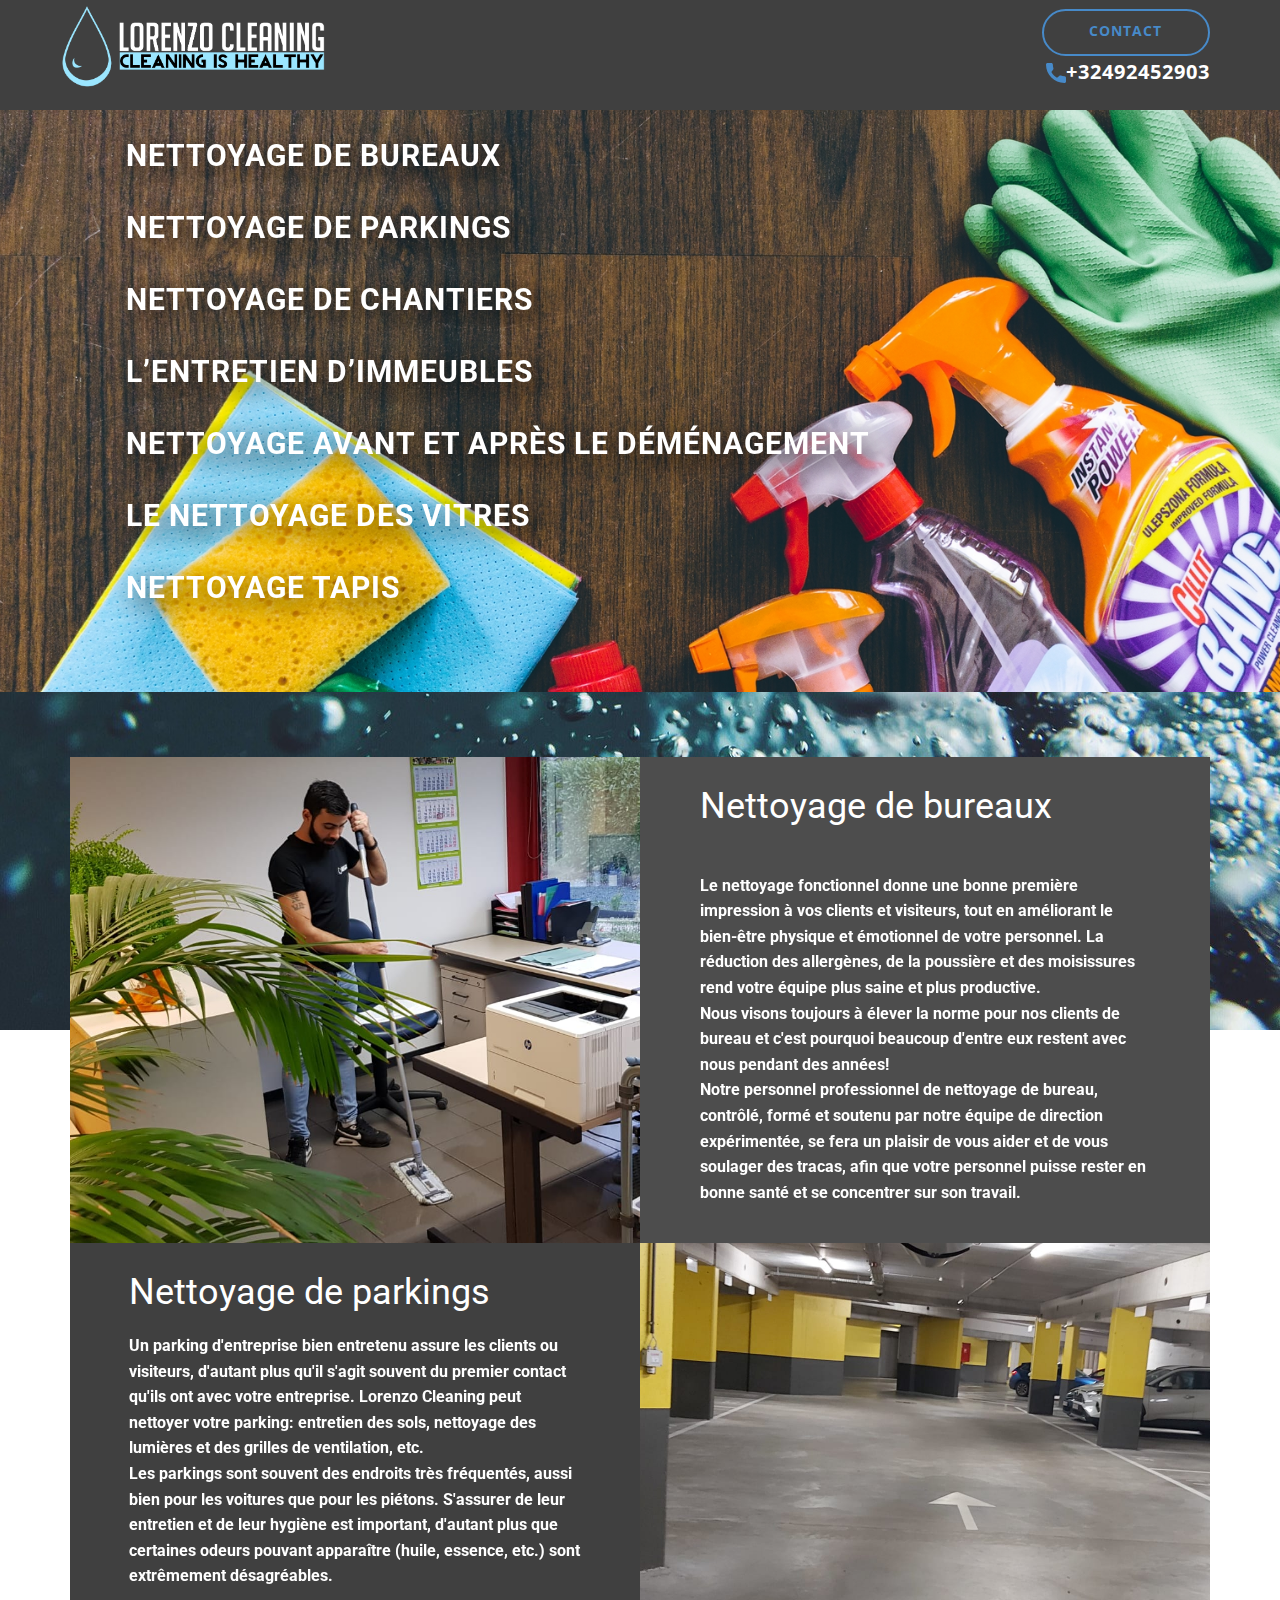
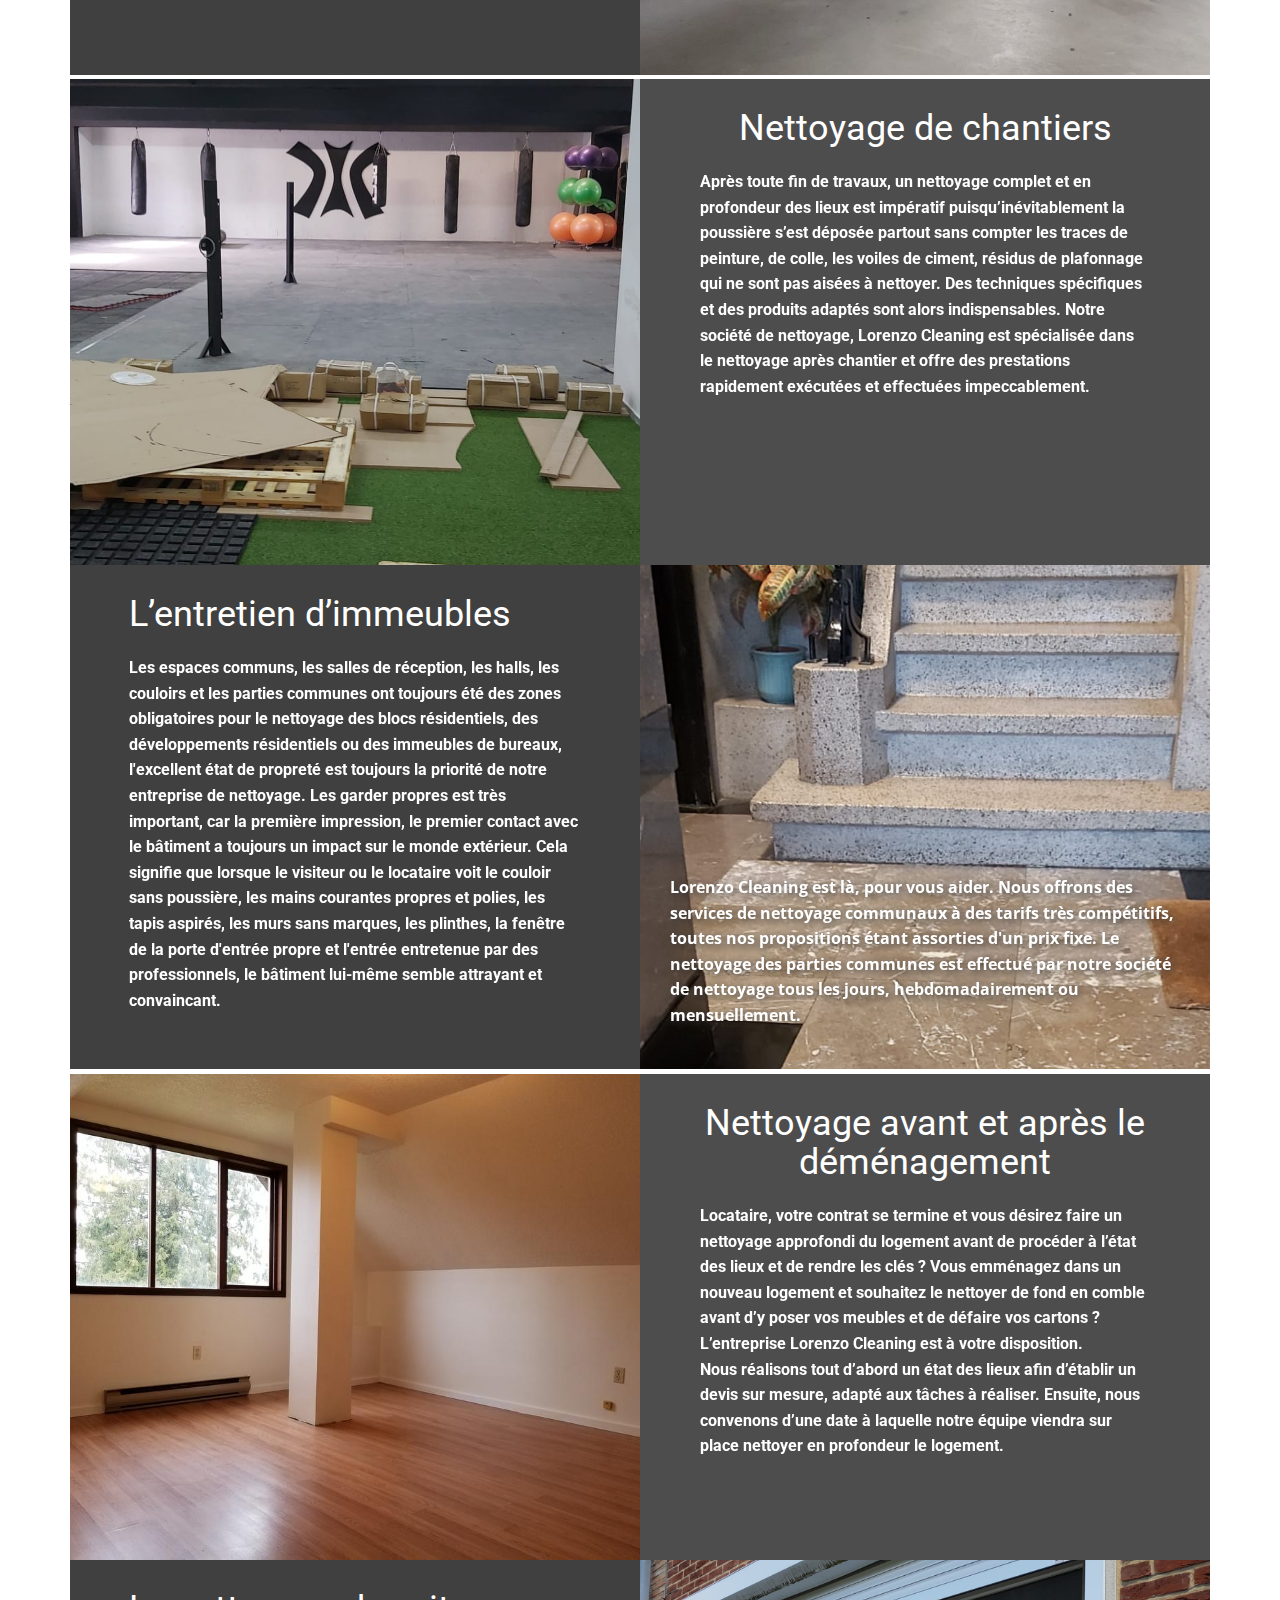
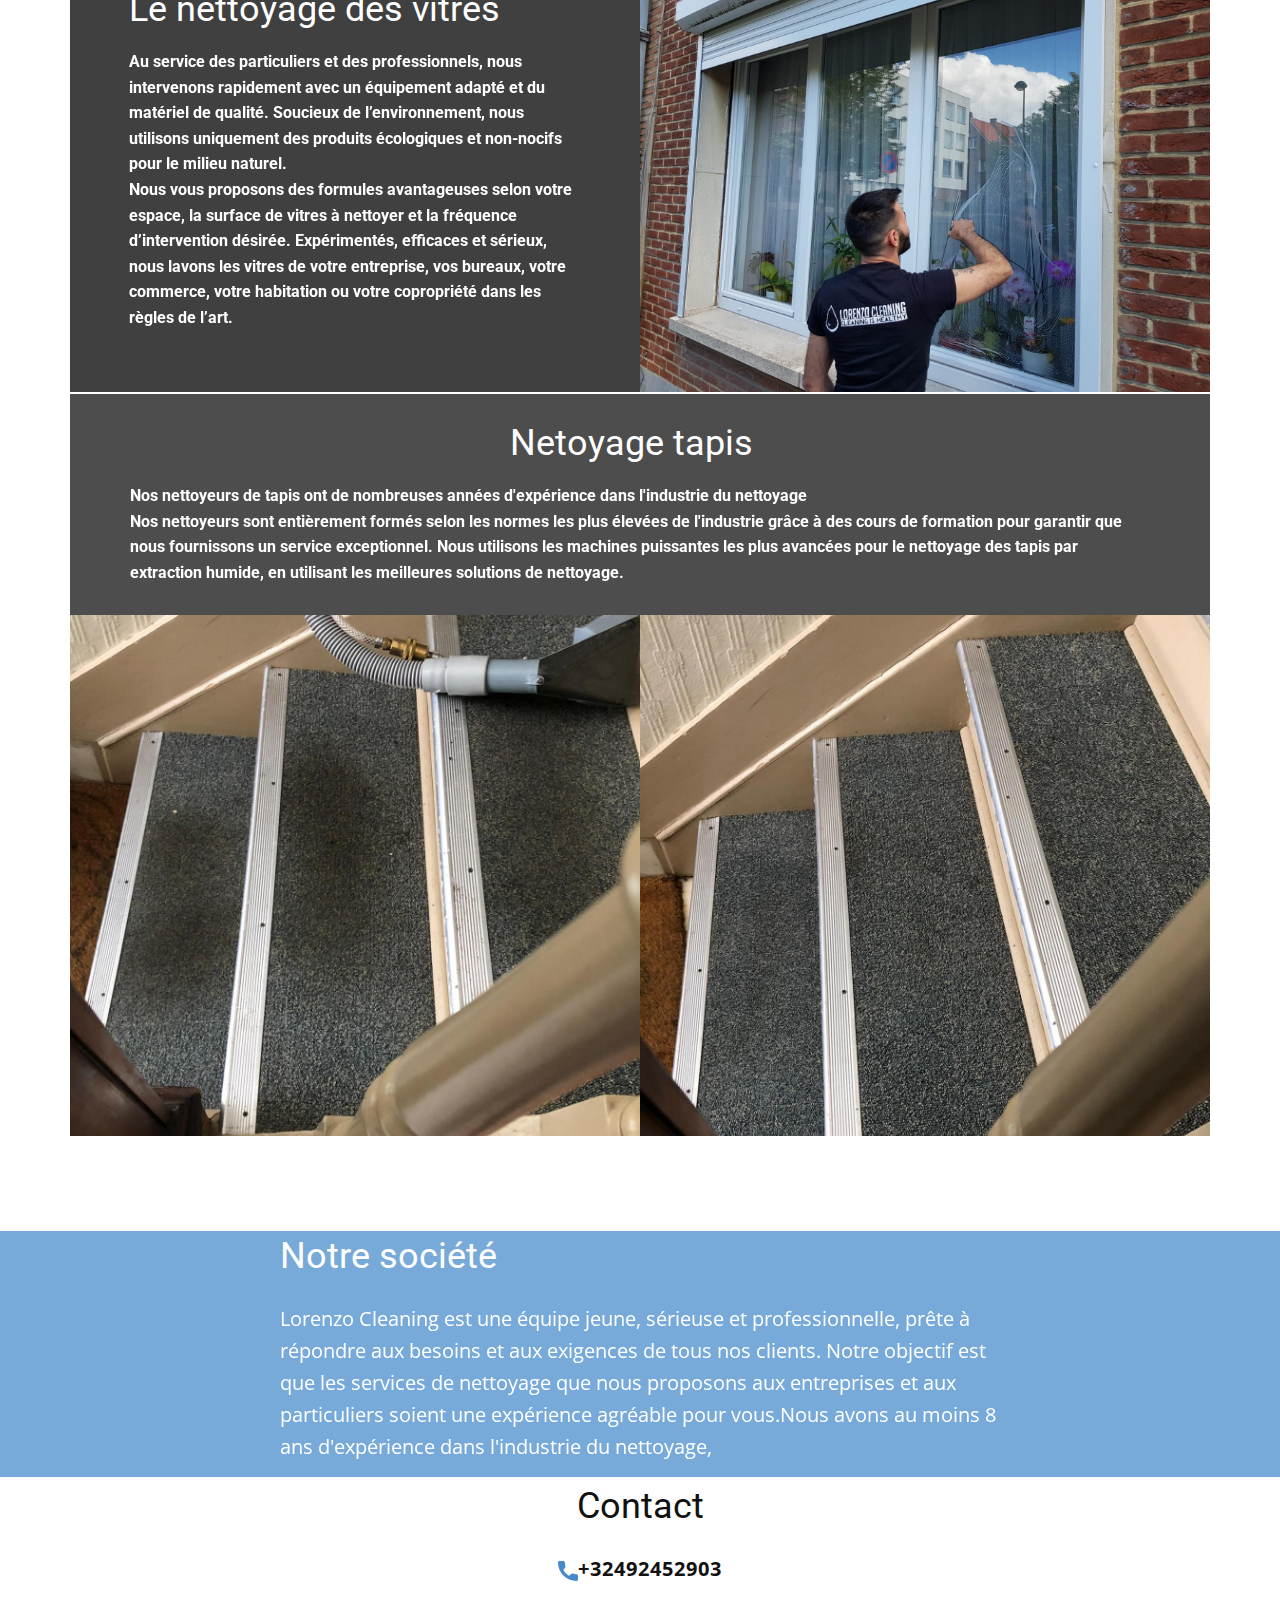
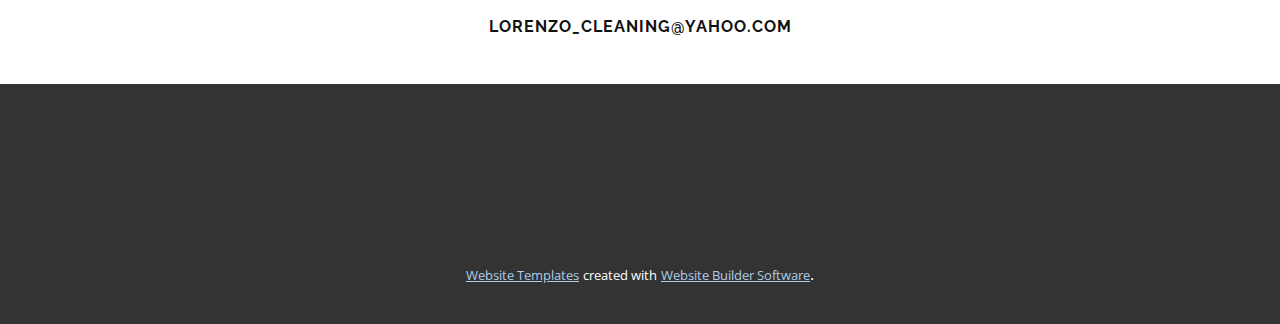
==== commit 4fefd253: "ddd" ====
--- a/index.html
+++ b/index.html
@@ -3,16 +3,23 @@
   <head>
     <meta name="viewport" content="width=device-width, initial-scale=1.0">
     <meta charset="utf-8">
-    <meta name="keywords" content="INTUITIVE">
+    <meta name="keywords" content="cleaning, belgium, lorenzo, nettoyage">
     <meta name="description" content="">
     <meta name="page_type" content="np-template-header-footer-from-plugin">
-    <title>Page 1</title>
+    <title>Lorenzo Cleaning</title>
     <link rel="stylesheet" href="nicepage.css" media="screen">
-<link rel="stylesheet" href="Page-1.css" media="screen">
+<link rel="stylesheet" href="Lorenzo-Cleaning.css" media="screen">
     <script class="u-script" type="text/javascript" src="jquery.js" defer=""></script>
     <script class="u-script" type="text/javascript" src="nicepage.js" defer=""></script>
-    <meta name="generator" content="Nicepage 3.0.0, nicepage.com">
+    <meta name="generator" content="Nicepage 3.13.2, nicepage.com">
     <link id="u-theme-google-font" rel="stylesheet" href="https://fonts.googleapis.com/css?family=Roboto:100,100i,300,300i,400,400i,500,500i,700,700i,900,900i|Open+Sans:300,300i,400,400i,600,600i,700,700i,800,800i">
+    <link id="u-page-google-font" rel="stylesheet" href="https://fonts.googleapis.com/css?family=Roboto:100,100i,300,300i,400,400i,500,500i,700,700i,900,900i|Raleway:100,100i,200,200i,300,300i,400,400i,500,500i,600,600i,700,700i,800,800i,900,900i">
+    
+    
+    
+    
+    
+    
     
     
     <script type="application/ld+json">{
@@ -20,51 +27,260 @@
 		"@type": "Organization",
 		"name": "",
 		"url": "index.html",
-		"logo": "images/lorenzo2.png"
+		"logo": "images/lorenzoprint.png"
 }</script>
-    <meta property="og:title" content="Page 1">
+    <meta property="og:title" content="Lorenzo Cleaning">
     <meta property="og:type" content="website">
     <meta name="theme-color" content="#478ac9">
     <link rel="canonical" href="index.html">
     <meta property="og:url" content="index.html">
   </head>
-  <body data-home-page="Page-1.html" data-home-page-title="Page 1" class="u-body"><header class="u-clearfix u-grey-75 u-header u-header" id="sec-b2d6"><div class="u-clearfix u-sheet u-sheet-1">
-        <a href="https://nicepage.com" class="u-image u-logo u-image-1">
-          <img src="images/lorenzo2.png" class="u-logo-image u-logo-image-1" data-image-width="311.154">
+  <body data-home-page="Lorenzo-Cleaning.html" data-home-page-title="Lorenzo Cleaning" class="u-body"><header class="u-clearfix u-grey-75 u-header u-header" id="sec-c574"><div class="u-clearfix u-sheet u-sheet-1">
+        <a href="https://lorenzocleaning.be" class="u-image u-logo u-image-1" data-image-width="3460" data-image-height="1104" title="Lorenzo Cleaning">
+          <img src="images/lorenzoprint.png" class="u-logo-image u-logo-image-1" data-image-width="269.077">
         </a>
-        <nav class="u-menu u-menu-dropdown u-offcanvas u-menu-1">
-          <div class="menu-collapse" style="font-size: 1rem; letter-spacing: 0px;">
-            <a class="u-button-style u-custom-left-right-menu-spacing u-custom-padding-bottom u-custom-top-bottom-menu-spacing u-nav-link u-text-active-palette-1-base u-text-hover-palette-2-base" href="#">
-              <svg><use xmlns:xlink="http://www.w3.org/1999/xlink" xlink:href="#menu-hamburger"></use></svg>
-              <svg version="1.1" xmlns="http://www.w3.org/2000/svg" xmlns:xlink="http://www.w3.org/1999/xlink"><defs><symbol id="menu-hamburger" viewBox="0 0 16 16" style="width: 16px; height: 16px;"><rect y="1" width="16" height="2"></rect><rect y="7" width="16" height="2"></rect><rect y="13" width="16" height="2"></rect>
-</symbol>
-</defs></svg>
-            </a>
-          </div>
-          <div class="u-nav-container">
-            <ul class="u-nav u-unstyled u-nav-1"><li class="u-nav-item"><a class="u-button-style u-nav-link u-text-active-palette-1-base u-text-hover-palette-2-base" href="Page-1.html" style="padding: 10px 20px;">Page 1</a>
-</li></ul>
-          </div>
-          <div class="u-nav-container-collapse">
-            <div class="u-black u-container-style u-inner-container-layout u-opacity u-opacity-95 u-sidenav">
-              <div class="u-sidenav-overflow">
-                <div class="u-menu-close"></div>
-                <ul class="u-align-center u-nav u-popupmenu-items u-unstyled u-nav-2"><li class="u-nav-item"><a class="u-button-style u-nav-link" href="Page-1.html">Page 1</a>
-</li></ul>
-              </div>
-            </div>
-            <div class="u-black u-menu-overlay u-opacity u-opacity-70"></div>
-          </div>
-        </nav>
+        <a href="tel:+32492452903" class="u-active-none u-btn u-button-style u-hover-none u-none u-text-hover-palette-1-base u-btn-1"><span class="u-icon u-text-palette-1-base"><svg class="u-svg-content" viewBox="0 0 405.333 405.333" x="0px" y="0px" style="width: 1em; height: 1em;"><path d="M373.333,266.88c-25.003,0-49.493-3.904-72.704-11.563c-11.328-3.904-24.192-0.896-31.637,6.699l-46.016,34.752    c-52.8-28.181-86.592-61.952-114.389-114.368l33.813-44.928c8.512-8.512,11.563-20.971,7.915-32.64    C142.592,81.472,138.667,56.96,138.667,32c0-17.643-14.357-32-32-32H32C14.357,0,0,14.357,0,32    c0,205.845,167.488,373.333,373.333,373.333c17.643,0,32-14.357,32-32V298.88C405.333,281.237,390.976,266.88,373.333,266.88z"></path></svg><img></span>+32492452903
+        </a>
+        <a href="Lorenzo-Cleaning.html#sec-1754" data-page-id="949813913" class="u-border-2 u-border-hover-palette-1-base u-border-palette-1-base u-btn u-btn-round u-button-style u-hover-palette-1-base u-none u-radius-50 u-btn-2">contact</a>
       </div></header>
-    <section class="u-clearfix u-image u-section-1" id="carousel_6f4c" data-image-width="1920" data-image-height="1080">
-      <div class="u-clearfix u-sheet u-valign-top u-sheet-1"></div>
-    </section>
-    
-    
-    <footer class="u-align-center u-clearfix u-footer u-grey-80 u-footer" id="sec-853e"><div class="u-clearfix u-sheet u-sheet-1">
-        <p class="u-small-text u-text u-text-variant u-text-1">Sample text. Click to select the text box. Click again or double click to start editing the text.</p>
-      </div></footer>
+    <section class="u-clearfix u-image u-parallax u-section-1" id="carousel_6f4c" data-image-width="4837" data-image-height="3225">
+      <div class="u-clearfix u-sheet u-sheet-1">
+        <div class="u-container-style u-grey-80 u-group u-opacity u-opacity-0 u-radius-10 u-shape-round u-group-1">
+          <div class="u-container-layout u-container-layout-1">
+            <h3 class="u-align-left u-text u-text-1" data-animation-name="fadeIn" data-animation-duration="1000" data-animation-delay="0">
+              <br>
+              <a href="Lorenzo-Cleaning.html#sec-948c" data-page-id="949813913" class="u-btn u-button-link u-button-style u-none u-btn-1">Nettoyage de bureaux&nbsp;<br>
+              </a>
+              <br>
+              <a href="Lorenzo-Cleaning.html#sec-948c" data-page-id="949813913" class="u-btn u-button-link u-button-style u-none u-btn-2">Nettoyage de parkings&nbsp;<br>
+              </a>
+              <br>
+              <a href="Lorenzo-Cleaning.html#carousel_5b82" data-page-id="949813913" class="u-btn u-button-link u-button-style u-none u-btn-3">NETTOYAGE DE CHANTIERS<br>
+              </a>
+              <br>
+              <a href="Lorenzo-Cleaning.html#carousel_5b82" data-page-id="949813913" class="u-btn u-button-link u-button-style u-none u-btn-4">L’ENTRETIEN D’IMMEUBLES&nbsp;<br>
+              </a>
+              <br>
+              <a href="Lorenzo-Cleaning.html#carousel_13c7" data-page-id="949813913" class="u-btn u-button-link u-button-style u-none u-btn-5">Nettoyage avant et après le déménagement&nbsp;<br>
+              </a>
+              <br>
+              <a href="Lorenzo-Cleaning.html#carousel_13c7" data-page-id="949813913" class="u-btn u-button-link u-button-style u-none u-btn-6">Le nettoyage des vitres&nbsp;<br>
+              </a>
+              <br>
+              <a href="Lorenzo-Cleaning.html#carousel_4e91" data-page-id="949813913" class="u-btn u-button-link u-button-style u-none u-btn-7">Nettoyage tapis&nbsp;<br>
+              </a>
+              <br>
+              <a href="Lorenzo-Cleaning.html#carousel_6f4c" data-page-id="949813913">
+                <br>
+              </a>
+            </h3>
+          </div>
+        </div>
+      </div>
+    </section>
+    <section class="u-clearfix u-image u-parallax u-section-2" id="sec-948c" data-image-width="150" data-image-height="112">
+      <div class="u-clearfix u-sheet u-sheet-1">
+        <div class="u-clearfix u-expanded-width u-gutter-0 u-layout-wrap u-layout-wrap-1">
+          <div class="u-layout">
+            <div class="u-layout-col">
+              <div class="u-size-30">
+                <div class="u-layout-row">
+                  <div class="u-container-style u-effect-hover-zoom u-layout-cell u-left-cell u-size-30 u-layout-cell-1" src="" data-image-width="1600" data-image-height="777" data-animation-name="slideIn" data-animation-duration="1000" data-animation-delay="0" data-animation-direction="Left">
+                    <div class="u-background-effect u-expanded">
+                      <div class="u-background-effect-image u-expanded u-image u-image-1" data-image-width="1600" data-image-height="777"></div>
+                    </div>
+                    <div class="u-container-layout u-valign-middle u-container-layout-1"></div>
+                  </div>
+                  <div class="u-align-left u-container-style u-grey-70 u-layout-cell u-right-cell u-size-30 u-layout-cell-2">
+                    <div class="u-container-layout u-container-layout-2">
+                      <h2 class="u-text u-text-1">Nettoyage de bureaux&nbsp;<br>
+                      </h2>
+                      <p class="u-custom-font u-font-roboto u-text u-text-2" data-animation-name="zoomIn" data-animation-duration="1000" data-animation-delay="0" data-animation-direction="">
+                        <br>Le nettoyage fonctionnel donne une bonne première impression à vos clients et visiteurs, tout en améliorant le bien-être physique et émotionnel de votre personnel. La réduction des allergènes, de la poussière et des moisissures rend votre équipe plus saine et plus productive. <br>Nous visons toujours à élever la norme pour nos clients de bureau et c'est pourquoi beaucoup d'entre eux restent avec nous pendant des années! <br>Notre personnel professionnel de nettoyage de bureau, contrôlé, formé et soutenu par notre équipe de direction expérimentée, se fera un plaisir de vous aider et de vous soulager des tracas, afin que votre personnel puisse rester en bonne santé et se concentrer sur son travail.&nbsp;<br>
+                      </p>
+                    </div>
+                  </div>
+                </div>
+              </div>
+              <div class="u-size-30">
+                <div class="u-layout-row">
+                  <div class="u-align-left u-container-style u-grey-75 u-layout-cell u-left-cell u-size-30 u-layout-cell-3">
+                    <div class="u-container-layout u-container-layout-3">
+                      <h2 class="u-text u-text-3">Nettoyage de parkings</h2>
+                      <p class="u-custom-font u-font-roboto u-text u-text-4" data-animation-name="zoomIn" data-animation-duration="1000" data-animation-delay="0" data-animation-direction="">Un parking d'entreprise bien entretenu assure les clients ou visiteurs, d'autant plus qu'il s'agit souvent du premier contact qu'ils ont avec votre entreprise. Lorenzo Cleaning peut nettoyer votre parking: entretien des sols, nettoyage des lumières et des grilles de ventilation, etc. <br>Les parkings sont souvent des endroits très fréquentés, aussi bien pour les voitures que pour les piétons. S'assurer de leur entretien et de leur hygiène est important, d'autant plus que certaines odeurs pouvant apparaître (huile, essence, etc.) sont extrêmement désagréables.&nbsp;<br>
+                      </p>
+                    </div>
+                  </div>
+                  <div class="u-container-style u-effect-hover-zoom u-layout-cell u-right-cell u-size-30 u-layout-cell-4" src="" data-image-width="1920" data-image-height="864" data-animation-name="slideIn" data-animation-duration="1000" data-animation-delay="0" data-animation-direction="Right">
+                    <div class="u-background-effect u-expanded">
+                      <div class="u-background-effect-image u-expanded u-image u-image-2" data-image-width="1920" data-image-height="864"></div>
+                    </div>
+                    <div class="u-container-layout u-valign-middle u-container-layout-4"></div>
+                  </div>
+                </div>
+              </div>
+            </div>
+          </div>
+        </div>
+      </div>
+    </section>
+    <section class="u-clearfix u-image u-parallax u-section-3" id="carousel_5b82" data-image-width="150" data-image-height="99">
+      <div class="u-clearfix u-sheet u-valign-middle u-sheet-1">
+        <div class="u-clearfix u-expanded-width u-gutter-0 u-layout-wrap u-layout-wrap-1">
+          <div class="u-layout">
+            <div class="u-layout-col">
+              <div class="u-size-30">
+                <div class="u-layout-row">
+                  <div class="u-container-style u-effect-hover-zoom u-layout-cell u-left-cell u-size-30 u-layout-cell-1" src="" data-image-width="1600" data-image-height="777" data-animation-name="slideIn" data-animation-duration="1000" data-animation-delay="0" data-animation-direction="Left">
+                    <div class="u-background-effect u-expanded">
+                      <div class="u-background-effect-image u-expanded u-image u-image-1" data-image-width="1920" data-image-height="864"></div>
+                    </div>
+                    <div class="u-container-layout u-valign-middle u-container-layout-1"></div>
+                  </div>
+                  <div class="u-container-style u-grey-70 u-layout-cell u-right-cell u-size-30 u-layout-cell-2">
+                    <div class="u-container-layout u-valign-top u-container-layout-2">
+                      <h2 class="u-align-center u-text u-text-1">Nettoyage de chantiers<br>
+                      </h2>
+                      <p class="u-align-left u-custom-font u-font-roboto u-text u-text-2" data-animation-name="zoomIn" data-animation-duration="1000" data-animation-delay="0" data-animation-direction="">Après toute fin de travaux, un nettoyage complet et en profondeur des lieux est impératif puisqu’inévitablement la poussière s’est déposée partout sans compter les traces de peinture, de colle, les voiles de ciment, résidus de plafonnage qui ne sont pas aisées à nettoyer. Des techniques spécifiques et des produits adaptés sont alors indispensables. Notre société de nettoyage, Lorenzo Cleaning est spécialisée dans le nettoyage après chantier et offre des prestations rapidement exécutées et effectuées impeccablement.&nbsp;<br>
+                      </p>
+                    </div>
+                  </div>
+                </div>
+              </div>
+              <div class="u-size-30">
+                <div class="u-layout-row">
+                  <div class="u-align-left u-container-style u-grey-75 u-layout-cell u-left-cell u-size-30 u-layout-cell-3">
+                    <div class="u-container-layout u-container-layout-3">
+                      <h2 class="u-text u-text-3">L’entretien d’immeubles&nbsp;<br>
+                      </h2>
+                      <p class="u-custom-font u-font-roboto u-text u-text-4" data-animation-name="zoomIn" data-animation-duration="1000" data-animation-delay="0" data-animation-direction="">Les espaces communs, les salles de réception, les halls, les couloirs et les parties communes ont toujours été des zones obligatoires pour le nettoyage des blocs résidentiels, des développements résidentiels ou des immeubles de bureaux, l'excellent état de propreté est toujours la priorité de notre entreprise de nettoyage. Les garder propres est très important, car la première impression, le premier contact avec le bâtiment a toujours un impact sur le monde extérieur. Cela signifie que lorsque le visiteur ou le locataire voit le couloir sans poussière, les mains courantes propres et polies, les tapis aspirés, les murs sans marques, les plinthes, la fenêtre de la porte d'entrée propre et l'entrée entretenue par des professionnels, le bâtiment lui-même semble attrayant et convaincant. <br>
+                        <br>
+                      </p>
+                    </div>
+                  </div>
+                  <div class="u-container-style u-effect-hover-zoomOut u-layout-cell u-right-cell u-size-30 u-layout-cell-4" src="" data-image-width="1920" data-image-height="864" data-animation-name="slideIn" data-animation-duration="1000" data-animation-delay="0" data-animation-direction="Right">
+                    <div class="u-background-effect u-expanded">
+                      <div class="u-background-effect-image u-expanded u-image u-image-2" data-image-width="864" data-image-height="1920"></div>
+                    </div>
+                    <div class="u-container-layout u-container-layout-4">
+                      <p class="u-text u-text-white u-text-5" data-animation-name="fadeIn" data-animation-duration="1000" data-animation-delay="0" data-animation-direction="">Lorenzo Cleaning est là, pour vous aider. Nous offrons des services de nettoyage communaux à des tarifs très compétitifs, toutes nos propositions étant assorties d'un prix fixe. Le nettoyage des parties communes est effectué par notre société de nettoyage tous les jours, hebdomadairement ou mensuellement.&nbsp;</p>
+                    </div>
+                  </div>
+                </div>
+              </div>
+            </div>
+          </div>
+        </div>
+      </div>
+    </section>
+    <section class="u-clearfix u-image u-parallax u-section-4" id="carousel_13c7" data-image-width="150" data-image-height="99">
+      <div class="u-clearfix u-sheet u-valign-middle u-sheet-1">
+        <div class="u-clearfix u-expanded-width u-gutter-0 u-layout-wrap u-layout-wrap-1">
+          <div class="u-layout">
+            <div class="u-layout-col">
+              <div class="u-size-30">
+                <div class="u-layout-row">
+                  <div class="u-container-style u-effect-hover-zoom u-layout-cell u-left-cell u-size-30 u-layout-cell-1" src="" data-image-width="1600" data-image-height="777" data-animation-name="slideIn" data-animation-duration="1000" data-animation-delay="0" data-animation-direction="Left">
+                    <div class="u-background-effect u-expanded">
+                      <div class="u-background-effect-image u-expanded u-image u-image-1" data-image-width="934" data-image-height="700"></div>
+                    </div>
+                    <div class="u-container-layout u-valign-middle u-container-layout-1"></div>
+                  </div>
+                  <div class="u-container-style u-grey-70 u-layout-cell u-right-cell u-size-30 u-layout-cell-2">
+                    <div class="u-container-layout u-container-layout-2">
+                      <h2 class="u-align-center u-text u-text-1">Nettoyage avant et après le déménagement<br>
+                      </h2>
+                      <p class="u-align-left u-custom-font u-font-roboto u-text u-text-2" data-animation-name="zoomIn" data-animation-duration="1000" data-animation-delay="0" data-animation-direction="">Locataire, votre contrat se termine et vous désirez faire un nettoyage approfondi du logement avant de procéder à l’état des lieux et de rendre les clés ? Vous emménagez dans un nouveau logement et souhaitez le nettoyer de fond en comble avant d’y poser vos meubles et de défaire vos cartons ? L’entreprise Lorenzo Cleaning est à votre disposition. <br>Nous réalisons tout d’abord un état des lieux afin d’établir un devis sur mesure, adapté aux tâches à réaliser. Ensuite, nous convenons d’une date à laquelle notre équipe viendra sur place nettoyer en profondeur le logement.&nbsp;<br>
+                      </p>
+                    </div>
+                  </div>
+                </div>
+              </div>
+              <div class="u-size-30">
+                <div class="u-layout-row">
+                  <div class="u-align-left u-container-style u-grey-75 u-layout-cell u-left-cell u-size-30 u-layout-cell-3">
+                    <div class="u-container-layout u-container-layout-3">
+                      <h2 class="u-text u-text-3">Le nettoyage des vitres</h2>
+                      <p class="u-custom-font u-font-roboto u-text u-text-4" data-animation-name="zoomIn" data-animation-duration="1000" data-animation-delay="0" data-animation-direction="">Au service des particuliers et des professionnels, nous intervenons rapidement avec un équipement adapté et du matériel de qualité. Soucieux de l’environnement, nous utilisons uniquement des produits écologiques et non-nocifs pour le milieu naturel. <br>Nous vous proposons des formules avantageuses selon votre espace, la surface de vitres à nettoyer et la fréquence d’intervention désirée. Expérimentés, efficaces et sérieux, nous lavons les vitres de votre entreprise, vos bureaux, votre commerce, votre habitation ou votre copropriété dans les règles de l’art.&nbsp;<br>
+                      </p>
+                    </div>
+                  </div>
+                  <div class="u-container-style u-effect-hover-zoom u-layout-cell u-right-cell u-size-30 u-layout-cell-4" src="" data-image-width="1920" data-image-height="864" data-animation-name="slideIn" data-animation-duration="1000" data-animation-delay="0" data-animation-direction="Right">
+                    <div class="u-background-effect u-expanded">
+                      <div class="u-background-effect-image u-expanded u-image u-image-2" data-image-width="1600" data-image-height="1200"></div>
+                    </div>
+                    <div class="u-container-layout u-valign-middle u-container-layout-4"></div>
+                  </div>
+                </div>
+              </div>
+            </div>
+          </div>
+        </div>
+      </div>
+    </section>
+    <section class="u-clearfix u-image u-parallax u-section-5" id="carousel_4e91" data-image-width="150" data-image-height="99">
+      <div class="u-clearfix u-sheet u-sheet-1">
+        <div class="u-clearfix u-expanded-width u-gutter-0 u-layout-wrap u-layout-wrap-1">
+          <div class="u-layout">
+            <div class="u-layout-col">
+              <div class="u-size-30">
+                <div class="u-layout-row">
+                  <div class="u-container-style u-grey-70 u-layout-cell u-right-cell u-size-60 u-layout-cell-1">
+                    <div class="u-container-layout u-valign-top u-container-layout-1">
+                      <h2 class="u-align-center u-text u-text-1">Netoyage tapis&nbsp;&nbsp;<br>
+                      </h2>
+                      <p class="u-align-left u-custom-font u-font-roboto u-text u-text-2" data-animation-name="bounceIn" data-animation-duration="1000" data-animation-delay="0" data-animation-direction="">Nos nettoyeurs de tapis ont de nombreuses années d'expérience dans l'industrie du nettoyage <br>Nos nettoyeurs sont entièrement formés selon les normes les plus élevées de l'industrie grâce à des cours de formation pour garantir que nous fournissons un service exceptionnel. Nous utilisons les machines puissantes les plus avancées pour le nettoyage des tapis par extraction humide, en utilisant les meilleures solutions de nettoyage.&nbsp;<br>
+                      </p>
+                    </div>
+                  </div>
+                </div>
+              </div>
+              <div class="u-size-30">
+                <div class="u-layout-row">
+                  <div class="u-align-left u-container-style u-effect-hover-zoom u-layout-cell u-left-cell u-size-30 u-layout-cell-2" data-image-width="1200" data-image-height="1600" data-animation-name="fadeIn" data-animation-duration="1000" data-animation-delay="0" data-animation-direction="Left">
+                    <div class="u-background-effect u-expanded">
+                      <div class="u-background-effect-image u-expanded u-image u-image-1" data-image-width="1200" data-image-height="1600"></div>
+                    </div>
+                    <div class="u-container-layout u-container-layout-2"></div>
+                  </div>
+                  <div class="u-container-style u-effect-hover-zoom u-layout-cell u-size-30 u-layout-cell-3" data-image-width="1440" data-image-height="1920" data-animation-name="slideIn" data-animation-duration="1000" data-animation-delay="0" data-animation-direction="Right">
+                    <div class="u-background-effect u-expanded">
+                      <div class="u-background-effect-image u-expanded u-image u-image-2" data-image-width="1440" data-image-height="1920"></div>
+                    </div>
+                    <div class="u-container-layout u-container-layout-3"></div>
+                  </div>
+                </div>
+              </div>
+            </div>
+          </div>
+        </div>
+      </div>
+    </section>
+    <section class="u-align-center u-clearfix u-palette-1-light-1 u-section-6" id="sec-6a7a">
+      <div class="u-clearfix u-sheet u-sheet-1">
+        <div class="u-container-style u-group u-group-1">
+          <div class="u-container-layout u-container-layout-1">
+            <h2 class="u-text u-text-1">Notre société<br>
+            </h2>
+            <p class="u-large-text u-text u-text-variant u-text-2" data-animation-name="bounceIn" data-animation-duration="1000" data-animation-delay="0" data-animation-direction="">Lorenzo Cleaning est une équipe jeune, sérieuse et professionnelle, prête à répondre aux besoins et aux exigences de tous nos clients. Notre objectif est que les services de nettoyage que nous proposons aux entreprises et aux particuliers soient une expérience agréable pour vous.Nous avons au moins 8 ans d'expérience dans l'industrie du nettoyage, </p>
+          </div>
+        </div>
+      </div>
+    </section>
+    <section class="u-align-center u-clearfix u-section-7" id="sec-1754">
+      <div class="u-clearfix u-sheet u-sheet-1">
+        <h2 class="u-text u-text-1">Contact</h2>
+        <a href="tel:+32492452903" class="u-active-none u-btn u-button-style u-hover-none u-none u-text-hover-palette-1-base u-btn-1"><span class="u-icon u-text-palette-1-base"><svg class="u-svg-content" viewBox="0 0 405.333 405.333" x="0px" y="0px" style="width: 1em; height: 1em;"><path d="M373.333,266.88c-25.003,0-49.493-3.904-72.704-11.563c-11.328-3.904-24.192-0.896-31.637,6.699l-46.016,34.752    c-52.8-28.181-86.592-61.952-114.389-114.368l33.813-44.928c8.512-8.512,11.563-20.971,7.915-32.64    C142.592,81.472,138.667,56.96,138.667,32c0-17.643-14.357-32-32-32H32C14.357,0,0,14.357,0,32    c0,205.845,167.488,373.333,373.333,373.333c17.643,0,32-14.357,32-32V298.88C405.333,281.237,390.976,266.88,373.333,266.88z"></path></svg><img></span>+32492452903
+        </a>
+        <a href="mailto:lorenzo_cleaning@yahoo.com?subject=sdfsdfsd" class="u-btn u-button-style u-custom-font u-font-raleway u-none u-btn-2">lorenzo_cleaning@yahoo.com</a>
+      </div>
+    </section>
+    <style class="u-overlap-style">.u-overlap:not(.u-sticky-scroll) .u-header {
+background-color: #333333 !important
+}</style>
+    
+    
+    <footer class="u-align-left u-clearfix u-footer u-grey-80 u-footer" id="sec-a908"><div class="u-clearfix u-sheet u-sheet-1"></div></footer>
     <section class="u-backlink u-clearfix u-grey-80">
       <a class="u-link" href="https://nicepage.com/website-templates" target="_blank">
         <span>Website Templates</span>
@@ -75,6 +291,9 @@
       <a class="u-link" href="https://nicepage.com/" target="_blank">
         <span>Website Builder Software</span>
       </a>. 
-    </section>
+    </section><span style="height: 64px; width: 64px; margin-left: 0px; margin-right: auto; margin-top: 0px; background-image: none; right: 20px; bottom: 20px" class="u-back-to-top u-icon u-icon-circle u-opacity u-opacity-85 u-palette-1-base u-spacing-15" data-href="#">
+        <svg class="u-svg-link" preserveAspectRatio="xMidYMin slice" viewBox="0 0 551.13 551.13"><use xmlns:xlink="http://www.w3.org/1999/xlink" xlink:href="#svg-1d98"></use></svg>
+        <svg class="u-svg-content" enable-background="new 0 0 551.13 551.13" viewBox="0 0 551.13 551.13" xmlns="http://www.w3.org/2000/svg" id="svg-1d98"><path d="m275.565 189.451 223.897 223.897h51.668l-275.565-275.565-275.565 275.565h51.668z"></path></svg>
+    </span>
   </body>
 </html>